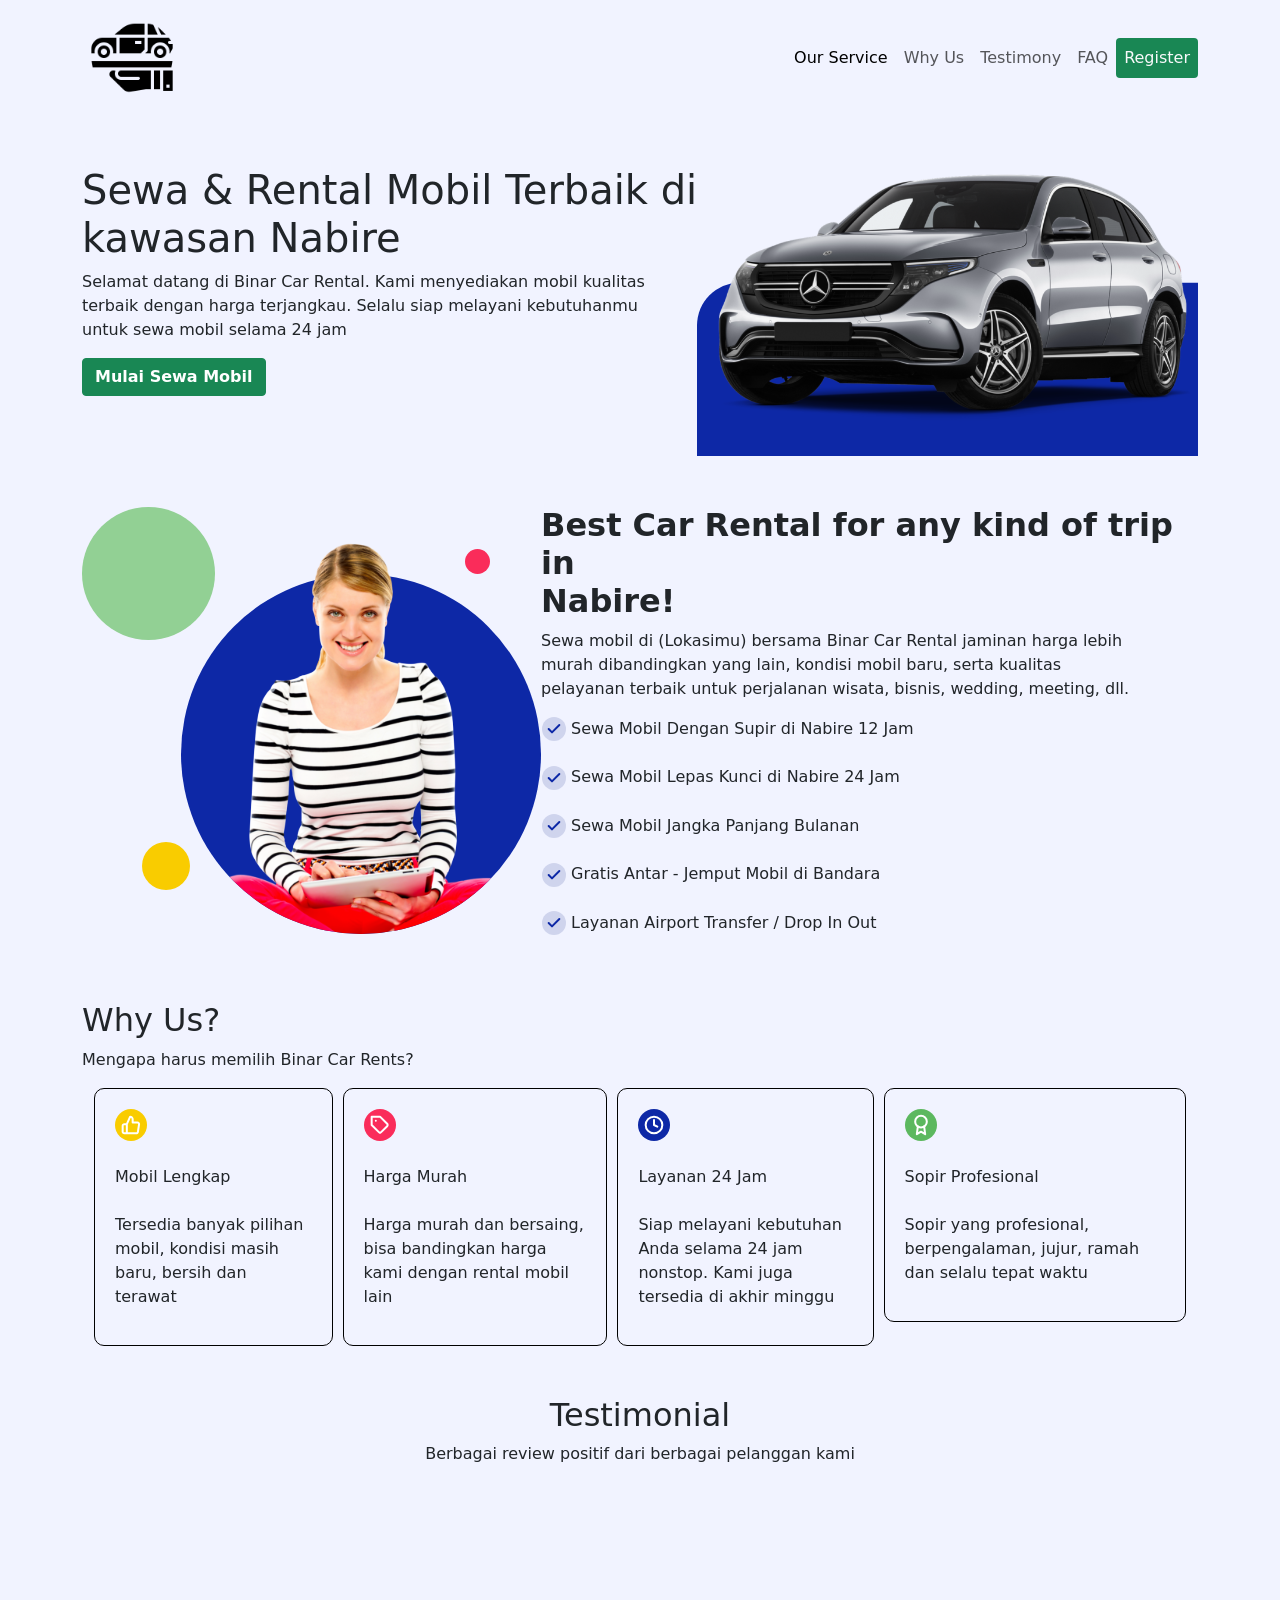
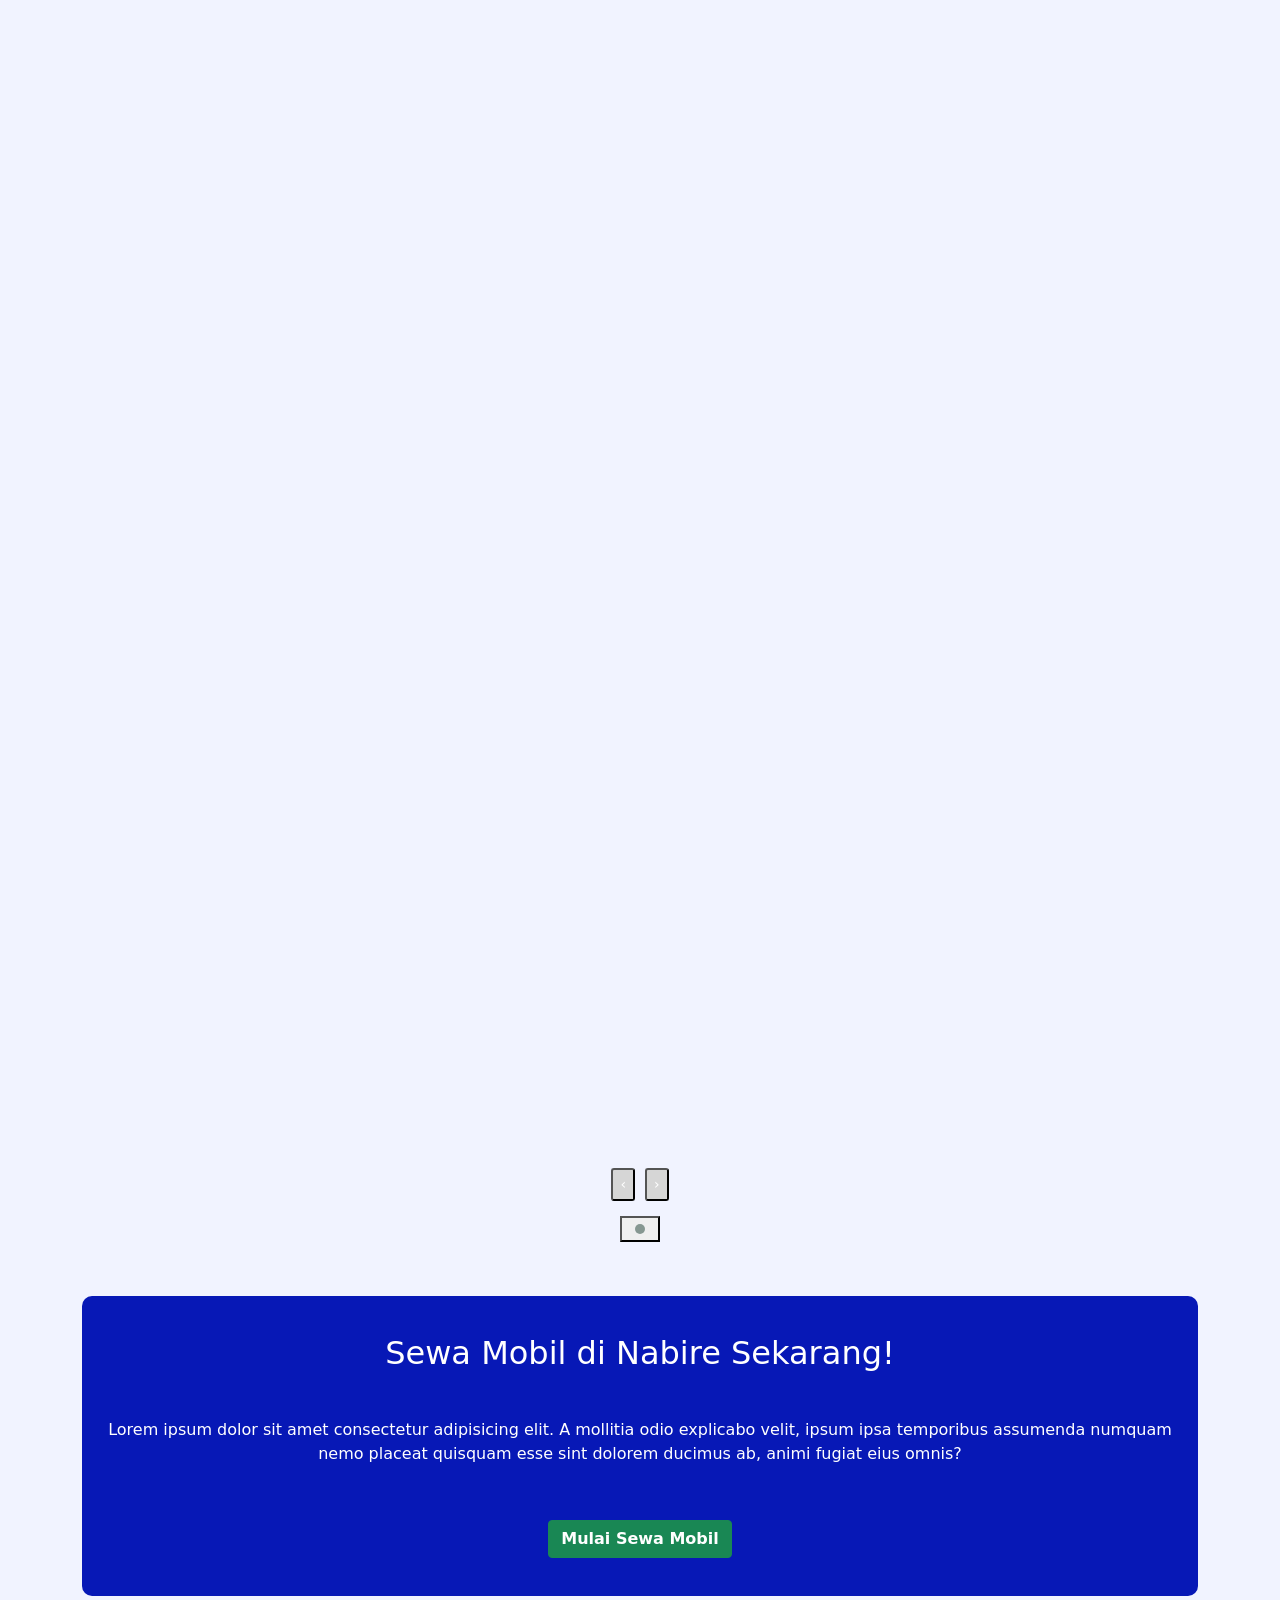
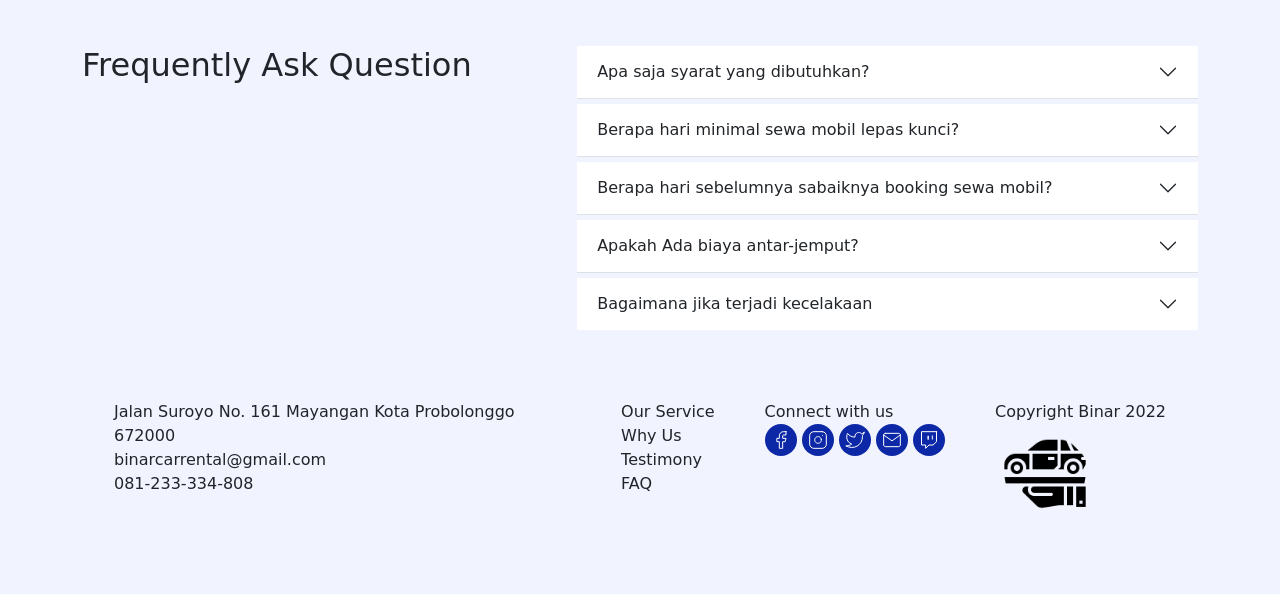
==== challenge01.html @ 823351cc "first commit ;" ====
<!DOCTYPE html>
<html lang="en">
  <head>
    <meta charset="UTF-8" />
    <meta name="viewport" content="width=device-width, initial-scale=1.0" />
    <title>Home | Binar Car Rental</title>
    <link rel="stylesheet" href="assets/css/bootstrap.min.css" />
    <link rel="stylesheet" href="assets/icon/bootstrap-icons.css" />
    <link rel="stylesheet" href="assets/css/owl.carousel.min.css" />
    <link rel="stylesheet" href="assets/css/owl.theme.default.min.css" />
    <link rel="stylesheet" href="assets/css/challenge01.css" />
    <script src="assets/js/bootstrap.bundle.min.js"></script>
    <script src="assets/js/jquery-3.6.3.min.js"></script>
    <script src="assets/js/owl.carousel.js"></script>
  </head>
  <body>
    <nav class="navbar navbar-expand-lg">
      <div class="container">
        <img src="assets/icon/car-rent.png" width="100px" />
        <button
          class="navbar-toggler"
          type="button"
          data-bs-toggle="offcanvas"
          data-bs-target="#offcanvasRight"
          aria-controls="navbarNav"
          aria-expanded="false"
          aria-label="Toggle navigation"
        >
          <span class="navbar-toggler-icon"></span>
        </button>
        <div
          class="offcanvas offcanvas-end"
          tabindex="-1"
          id="offcanvasRight"
          aria-labelledby="offcanvasRightLabel"
        >
          <div class="offcanvas-header">
            <h5 class="offcanvas-title" id="offcanvasRightLabel">BCR</h5>
            <button
              type="button"
              class="btn-close"
              data-bs-dismiss="offcanvas"
              aria-label="Close"
            ></button>
          </div>
          <div class="offcanvas-body">
            <ul class="navbar-nav">
              <li class="nav-item">
                <a class="nav-link active" aria-current="page" href="#os"
                  >Our Service</a
                >
              </li>
              <li class="nav-item">
                <a class="nav-link" href="#wu">Why Us</a>
              </li>
              <li class="nav-item">
                <a class="nav-link" href="#tes">Testimony</a>
              </li>
              <li class="nav-item">
                <a class="nav-link" href="#faq">FAQ</a>
              </li>
              <li class="nav-item">
                <a class="nav-link text-light rounded-1 bg-success" href="#"
                  >Register</a
                >
              </li>
            </ul>
          </div>
        </div>
      </div>
    </nav>
    <div class="container">
      <div class="ms1">
        <div>
          <h1>
            Sewa & Rental Mobil Terbaik di <br />
            kawasan Nabire
          </h1>
          <p>
            Selamat datang di Binar Car Rental. Kami menyediakan mobil kualitas
            <br />
            terbaik dengan harga terjangkau. Selalu siap melayani kebutuhanmu
            <br />
            untuk sewa mobil selama 24 jam
          </p>
          <button class="btn rounded-1 fw-bold btn-success" type="button">
            Mulai Sewa Mobil
          </button>
        </div>
        <div class="ms2">
          <div class="">
            <img
              src="assets/icon/img_car.svg"
              class="img-fluid"
              alt="Responsive image"
            />
          </div>
        </div>
      </div>
    </div>
    <div class="container">
      <div id="os" class="os">
        <div class="os1">
          <img
            src="assets/icon/img_service.svg"
            class="img-fluid"
            alt="Responsive image"
          />
        </div>
        <div class="os2">
          <h2 class="fw-bold" id="p2">
            Best Car Rental for any kind of trip in <br />Nabire!
          </h2>
          <div class="fw-light" id="p3">
            <p>
              Sewa mobil di (Lokasimu) bersama Binar Car Rental jaminan harga
              lebih <br />
              murah dibandingkan yang lain, kondisi mobil baru, serta kualitas
              <br />
              pelayanan terbaik untuk perjalanan wisata, bisnis, wedding,
              meeting, dll.
            </p>
            <ul class="ul">
              <li class="list-unstyled">
                <img src="assets/icon/check-blue.svg" alt="complete" />
                Sewa Mobil Dengan Supir di Nabire 12 Jam
              </li>
              <br />
              <li class="list-unstyled">
                <img src="assets/icon/check-blue.svg" alt="complete" />
                Sewa Mobil Lepas Kunci di Nabire 24 Jam
              </li>
              <br />
              <li class="list-unstyled">
                <img src="assets/icon/check-blue.svg" alt="complete" />
                Sewa Mobil Jangka Panjang Bulanan
              </li>
              <br />
              <li class="list-unstyled">
                <img src="assets/icon/check-blue.svg" alt="complete" />
                Gratis Antar - Jemput Mobil di Bandara
              </li>
              <br />
              <li class="list-unstyled">
                <img src="assets/icon/check-blue.svg" alt="complete" />
                Layanan Airport Transfer / Drop In Out
              </li>
            </ul>
          </div>
        </div>
      </div>

      <div id="wu" class="wu">
        <div class="w1">
          <h2>Why Us?</h2>
          <p>Mengapa harus memilih Binar Car Rents?</p>
        </div>
        <div class="w2 container">
          <div class="w21">
            <img src="assets/icon/icon-complete.svg" alt="complete" />
            <div><br />Mobil Lengkap</div>
            <p class="fw-light">
              <br />Tersedia banyak pilihan mobil, kondisi masih baru, bersih
              dan terawat
            </p>
          </div>
          <div class="w22">
            <img src="assets/icon/icon_price.svg" alt="price" />
            <br />
            <div><br />Harga Murah</div>
            <p class="fw-light">
              <br />Harga murah dan bersaing, bisa bandingkan harga kami dengan
              rental mobil lain
            </p>
          </div>
          <div class="w23">
            <img src="assets/icon/icon_24hrs.svg" alt="hour" />
            <div><br />Layanan 24 Jam</div>
            <p class="fw-light">
              <br />Siap melayani kebutuhan Anda selama 24 jam nonstop. Kami
              juga tersedia di akhir minggu
            </p>
          </div>
          <div class="w24">
            <img src="assets/icon/icon_professional.svg" alt="profesional" />
            <div><br />Sopir Profesional</div>
            <p class="fw-light">
              <br />Sopir yang profesional, berpengalaman, jujur, ramah dan
              selalu tepat waktu
            </p>
          </div>
        </div>
      </div>

      <div id="tes" class="tes">
        <div class="t1" style="text-align: center">
          <h2>Testimonial</h2>
          <p>Berbagai review positif dari berbagai pelanggan kami</p>
        </div>
        <div class="t2">
          <div class="owl-carousel owl-theme">
            <div class="item s">
              <div class="s1">
                <img src="assets/icon/pic2.svg" />
              </div>
              <div class="s2">
                <div class="image">
                  <img src="assets/icon/star-figma.svg" />
                  <img src="assets/icon/star-figma.svg" />
                  <img src="assets/icon/star-figma.svg" />
                  <img src="assets/icon/star-figma.svg" />
                  <img src="assets/icon/star-figma.svg" />
                </div>
                <p>
                  Lorem ipsum dolor sit amet consectetur adipisicing elit. Esse
                  nisi sunt ex est animi neque consequatur quod magnam magni
                  iure veritatis dolores dignissimos nulla, nemo nam placeat,
                  vel fugit amet?
                </p>
                <div class="fw-bold">Victor Sirait 21, 2023</div>
              </div>
            </div>
            <div class="item s">
              <div class="s1">
                <img src="assets/icon/pic1.svg" />
              </div>
              <div class="s2">
                <div class="image">
                  <img src="assets/icon/star-figma.svg" />
                  <img src="assets/icon/star-figma.svg" />
                  <img src="assets/icon/star-figma.svg" />
                  <img src="assets/icon/star-figma.svg" />
                  <img src="assets/icon/star-figma.svg" />
                </div>
                <p>
                  Lorem ipsum dolor sit amet consectetur adipisicing elit. Esse
                  nisi sunt ex est animi neque consequatur quod magnam magni
                  iure veritatis dolores dignissimos nulla, nemo nam placeat,
                  vel fugit amet?
                </p>
                <div class="fw-bold">Arie Sirait 21, 2023</div>
              </div>
            </div>
            <div class="item s">
              <div class="s1">
                <img src="assets/icon/pic2.svg" />
              </div>
              <div class="s2">
                <div class="image">
                  <img src="assets/icon/star-figma.svg" />
                  <img src="assets/icon/star-figma.svg" />
                  <img src="assets/icon/star-figma.svg" />
                  <img src="assets/icon/star-figma.svg" />
                  <img src="assets/icon/star-figma.svg" />
                </div>
                <p>
                  Lorem ipsum dolor sit amet consectetur adipisicing elit. Esse
                  nisi sunt ex est animi neque consequatur quod magnam magni
                  iure veritatis dolores dignissimos nulla, nemo nam placeat,
                  vel fugit amet?
                </p>
                <div class="fw-bold">Lambadya Sirait 21, 2023</div>
              </div>
            </div>
          </div>
        </div>
      </div>
      <div id="gs" class="item gs container">
        <h2>Sewa Mobil di Nabire Sekarang!</h2>
        <p class="pGS">
          Lorem ipsum dolor sit amet consectetur adipisicing elit. A mollitia
          odio explicabo velit, ipsum ipsa temporibus assumenda numquam nemo
          placeat quisquam esse sint dolorem ducimus ab, animi fugiat eius
          omnis?
        </p>
        <button class="btn rounded-1 fw-bold btn-success" type="button">
          Mulai Sewa Mobil
        </button>
      </div>
      <div id="faq" class="item faq">
        <div class="f1">
          <h2>Frequently Ask Question</h2>
        </div>
        <div class="f2">
          <div class="accordion accordion-flush" id="accordionFlushExample">
            <div class="accordion-item">
              <h2 class="accordion-header" id="flush-headingOne">
                <button
                  class="accordion-button collapsed"
                  type="button"
                  data-bs-toggle="collapse"
                  data-bs-target="#flush-collapseOne"
                  aria-expanded="false"
                  aria-controls="flush-collapseOne"
                >
                  Apa saja syarat yang dibutuhkan?
                </button>
              </h2>
              <div
                id="flush-collapseOne"
                class="accordion-collapse collapse"
                aria-labelledby="flush-headingOne"
                data-bs-parent="#accordionFlushExample"
              >
                <div class="accordion-body">
                  Lorem ipsum, dolor sit amet consectetur adipisicing elit.
                  Voluptatem, vitae.
                </div>
              </div>
            </div>
            <div class="accordion-item">
              <h2 class="accordion-header" id="flush-headingTwo">
                <button
                  class="accordion-button collapsed"
                  type="button"
                  data-bs-toggle="collapse"
                  data-bs-target="#flush-collapseTwo"
                  aria-expanded="false"
                  aria-controls="flush-collapseTwo"
                >
                  Berapa hari minimal sewa mobil lepas kunci?
                </button>
              </h2>
              <div
                id="flush-collapseTwo"
                class="accordion-collapse collapse"
                aria-labelledby="flush-headingTwo"
                data-bs-parent="#accordionFlushExample"
              >
                <div class="accordion-body">
                  Lorem ipsum, dolor sit amet consectetur adipisicing elit.
                  Voluptatem, vitae.
                </div>
              </div>
            </div>
            <div class="accordion-item">
              <h2 class="accordion-header" id="flush-headingThree">
                <button
                  class="accordion-button collapsed"
                  type="button"
                  data-bs-toggle="collapse"
                  data-bs-target="#flush-collapseThree"
                  aria-expanded="false"
                  aria-controls="flush-collapseThree"
                >
                  Berapa hari sebelumnya sabaiknya booking sewa mobil?
                </button>
              </h2>
              <div
                id="flush-collapseThree"
                class="accordion-collapse collapse"
                aria-labelledby="flush-headingThree"
                data-bs-parent="#accordionFlushExample"
              >
                <div class="accordion-body">
                  Lorem ipsum, dolor sit amet consectetur adipisicing elit.
                  Voluptatem, vitae.
                </div>
              </div>
            </div>
            <div class="accordion-item">
              <h2 class="accordion-header" id="flush-headingThree">
                <button
                  class="accordion-button collapsed"
                  type="button"
                  data-bs-toggle="collapse"
                  data-bs-target="#flush-collapseFour"
                  aria-expanded="false"
                  aria-controls="flush-collapseFour"
                >
                  Apakah Ada biaya antar-jemput?
                </button>
              </h2>
              <div
                id="flush-collapseFour"
                class="accordion-collapse collapse"
                aria-labelledby="flush-headingThree"
                data-bs-parent="#accordionFlushExample"
              >
                <div class="accordion-body">
                  Lorem ipsum, dolor sit amet consectetur adipisicing elit.
                  Voluptatem, vitae.
                </div>
              </div>
            </div>
            <div class="accordion-item">
              <h2 class="accordion-header" id="flush-headingThree">
                <button
                  class="accordion-button collapsed"
                  type="button"
                  data-bs-toggle="collapse"
                  data-bs-target="#flush-collapseFive"
                  aria-expanded="false"
                  aria-controls="flush-collapseFive"
                >
                  Bagaimana jika terjadi kecelakaan
                </button>
              </h2>
              <div
                id="flush-collapseFive"
                class="accordion-collapse collapse"
                aria-labelledby="flush-headingThree"
                data-bs-parent="#accordionFlushExample"
              >
                <div class="accordion-body">
                  Lorem ipsum, dolor sit amet consectetur adipisicing elit.
                  Voluptatem, vitae.
                </div>
              </div>
            </div>
          </div>
        </div>
      </div>
      <div class="foot container">
        <div class="ft">
          <div class="ft1">
            <div>Jalan Suroyo No. 161 Mayangan Kota Probolonggo 672000</div>
            <div>binarcarrental@gmail.com</div>
            <div>081-233-334-808</div>
          </div>
          <div class="i ft2">
            <a class="nav-link active" aria-current="page" href="#os"
              >Our Service</a
            >
            <a class="nav-link active" aria-current="page" href="#wu">Why Us</a>
            <a class="nav-link active" aria-current="page" href="#tes"
              >Testimony
            </a>
            <a class="nav-link active" aria-current="page" href="#faq">FAQ</a>
          </div>
          <div class="ft3">
            <div>Connect with us</div>
            <div>
              <img src="assets/icon/icon_facebook.svg" alt="profesional" />
              <img src="assets/icon/icon_instagram.svg" alt="profesional" />
              <img src="assets/icon/icon_twitter.svg" alt="profesional" />
              <img src="assets/icon/icon_mail.svg" alt="profesional" />
              <img src="assets/icon/icon_twitch.svg" alt="profesional" />
            </div>
          </div>
          <div class="ft4">
            <div>Copyright Binar 2022</div>
            <img src="assets/icon/car-rent.png" width="100px" />
          </div>
        </div>
      </div>
    </div>

    <script>
      $(".owl-carousel").owlCarousel({
        loop: true,
        margin: 10,
        nav: true,
        responsive: {
          0: {
            items: 1,
          },
          568: {
            items: 1,
          },
          990: {
            items: 3,
          },
        },
      });
    </script>
  </body>
</html>
---- assets/css/challenge01.css ----
html,
body {
  margin: 0;
  padding: 0;
  background-color: #F1F3FF;
}

@media (min-width: 992px) {
  .navbar-expand-lg .offcanvas .offcanvas-body {
    display: flex;
    flex-grow: 0;
    padding: 0;
    overflow-y: visible;
    justify-content: flex-end;
  }
}
.navbar > .container {
  display: flex;
  align-items: center;
}
.ms1 {
  margin: 50px auto;
  display: grid;
  grid-template-columns: repeat(auto-fit, 1fr);
  grid-template-areas:
    "ms1"
    "ms2";
}

.ms2 {
  display: flex;
  align-items: end;
  justify-content: right;
}

@media screen and (min-width: 1200px) {
  .ms1 {
    display: grid;
    grid-template-areas: "ms1 ms2";
  }
}

.design {
  display: flex;
  background-color: blue;
  border-top-left-radius: 75px;
  height: 205px;
  width: 530px;
}
.os {
  grid-template-areas:
    "os1"
    "os2";
  margin: 50px auto;
  display: grid;
  grid-template-columns: repeat(auto-fit, 1fr);
  justify-content: center;
}
@media screen and (min-width: 1200px) {
  .os {
    justify-content: space-around;
    display: grid;
    grid-template-areas: "os1 os2";
  }
}
ul > .list-unstyled {
  margin-left: -31px;
}

.wu {
  grid-template-areas:
    "w1"
    "w2";
  margin: 50px auto;
  display: grid;
  grid-template-columns: repeat(auto-fit, 1fr);
  justify-content: left;
}
.w2 {
  grid-template-columns: repeat(auto-fit, 1fr);
  grid-template-areas:
    "w21"
    "w22"
    "w23"
    "w24";

  margin:auto;
  display: grid;
  justify-content: left;
  align-items: start;
  column-gap: 10px;
  row-gap: 10px;
}
.w21,
.w22,
.w23,
.w24 {
  border-radius: 10px;
  padding: 20px;
  border: 1px solid black;
  gap: 5em;
  /* flex-direction: wrap;
        justify-content: space-around;
        width: 100%; */
}
@media screen and (min-width: 768px) {
  .w2 {
    display: grid;
    /* grid-template-columns: 1fr 1fr 1fr 1fr; */
    grid-template-areas:
      "w21 w22"
      "w23 w24";
  }
  .w1 {
    display: grid;
    text-align: center;
  }
}
@media screen and (min-width: 1200px) {
  .w2 {
    display: grid;
    grid-template-areas: "w21 w22 w23 w24";
  }
  .w1 {
    display: grid;
    text-align: left;
  }
  .gs {
    text-align: center;
  }
}
.tes {
  margin: 50px auto;
}
.s {
  display: grid;
  grid-template-areas: "s1" "s2";
  border-radius: 10px;
  background-color: #e5ebec;
  padding: 20px;
  gap: 20px;
}
.s2 {
  display: grid;
  grid-template-columns: repeat(auto-fit, 1fr);
  justify-content: center;
  
}
.s2 p {
  text-align: justify;
  
}
.s1 {
  display: grid;
  justify-content: center;
  align-items: center;
  
}
@media screen and (min-width: 1200px) {
  .s {
    display: grid;
    grid-template-areas: "s1 s2";
  }
  .image {
    justify-content: left;
    display: flex;
  }
}
.image {
  width: 50px;
  display: flex;
  /*align-items: start;
        justify-content: left; */
}
.gs {
  text-align: center;
  align-content: space-evenly;
  justify-items: center;
  /* padding: 0 300px; */
  background-color: #0718b6;
  color: white;
  height: 300px;
  border-radius: 10px;
  display: grid;
}
.faq {
  display: grid;
  grid-template-areas:
    "f1"
    "f2";
  /* column-gap: px; */

  margin: 50px auto;
}
.f1 {
  display: grid;
}
.f2 {
  display: grid;
}
@media screen and (min-width: 768px) {
  .faq {
    display: grid;
    grid-template-areas: "f1 f2";
  }
}
.ft {
  grid-template-columns: repeat(auto-fit, 1fr);
  grid-template-areas:
    "ft1"
    "ft2"
    "ft3"
    "ft4";
  margin: 50px auto;
  display: grid;
  align-items: start;
  column-gap: 10px;
  row-gap: 10px;
}
.ft1,
.ft2,
.ft3,
.ft4 {
  border-radius: 10px;
  padding: 20px;
  gap: 5em;
  align-content: space-evenly;
}
@media screen and (min-width: 768px) {
  .ft {
    display: grid;
    grid-template-areas: "ft1 ft2 ft3 ft4";
  }
}
.accordion{
  gap: 5px;
  display: grid;
}
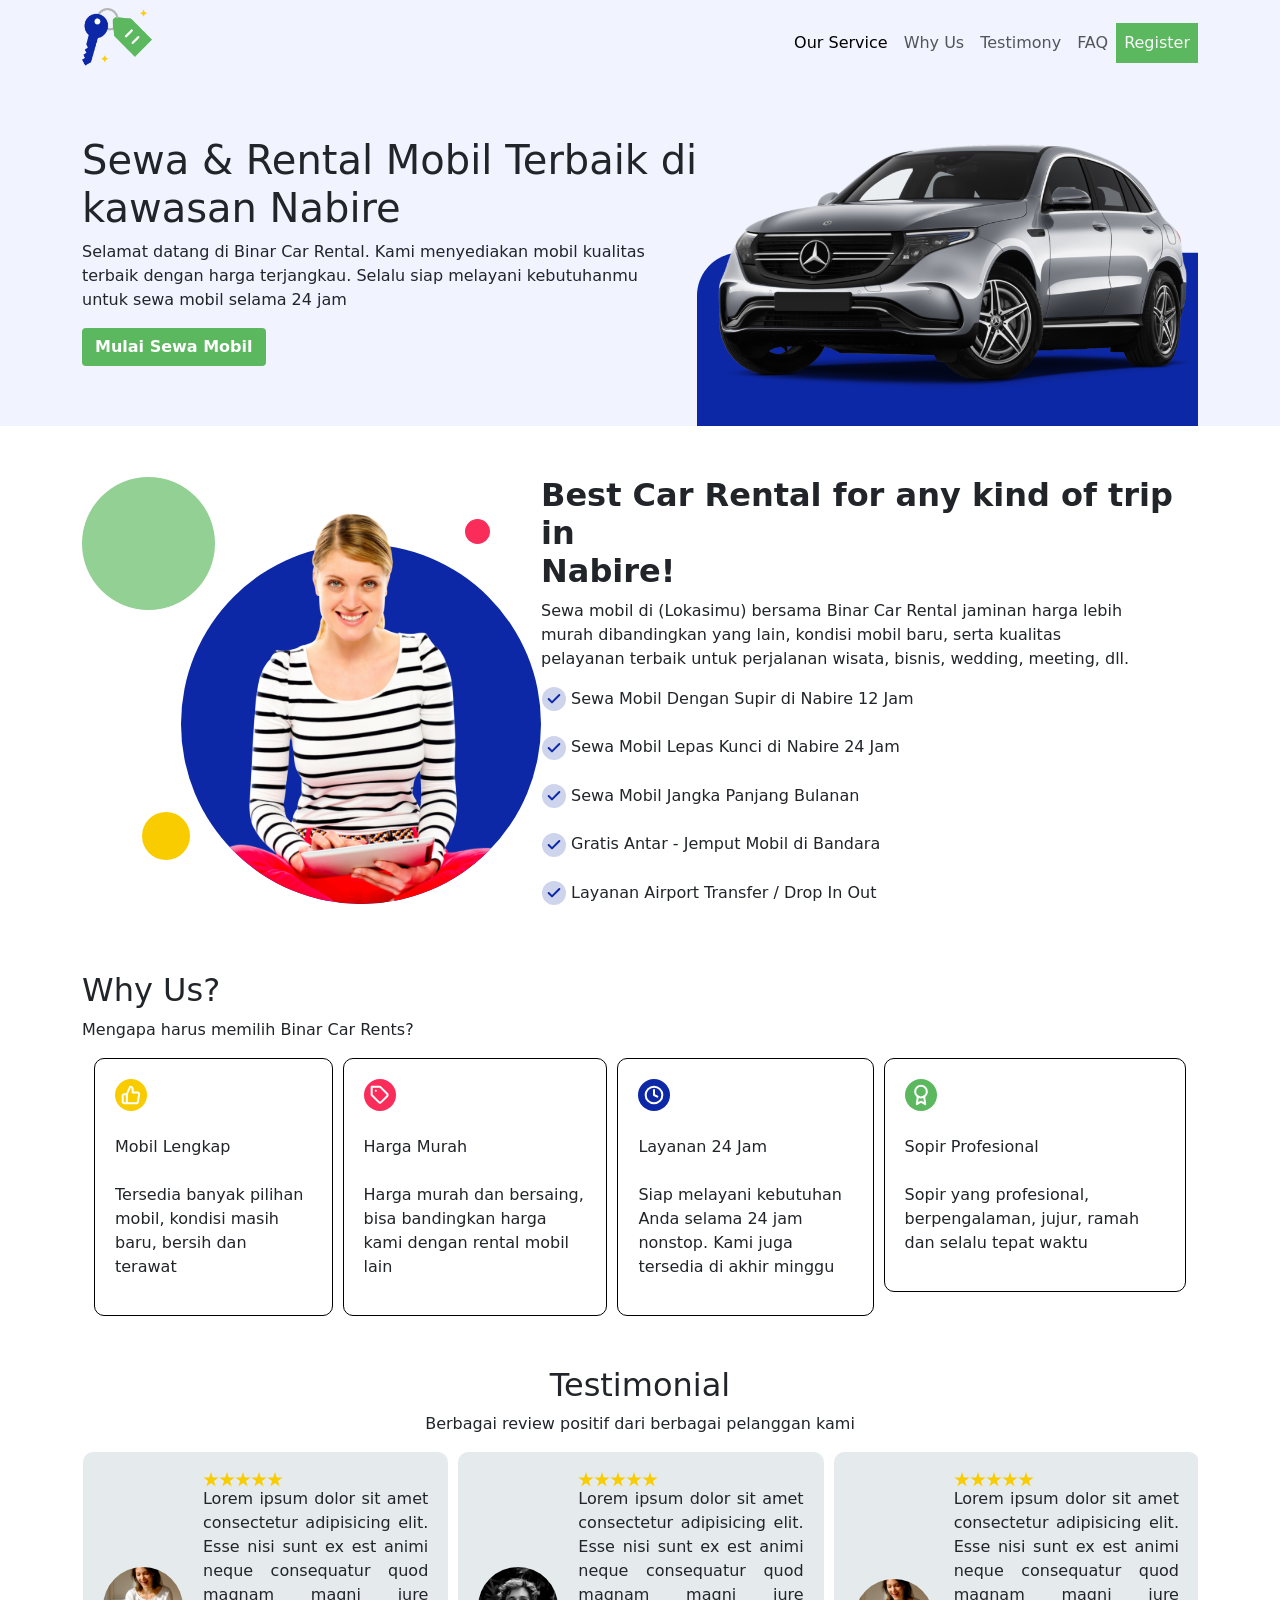
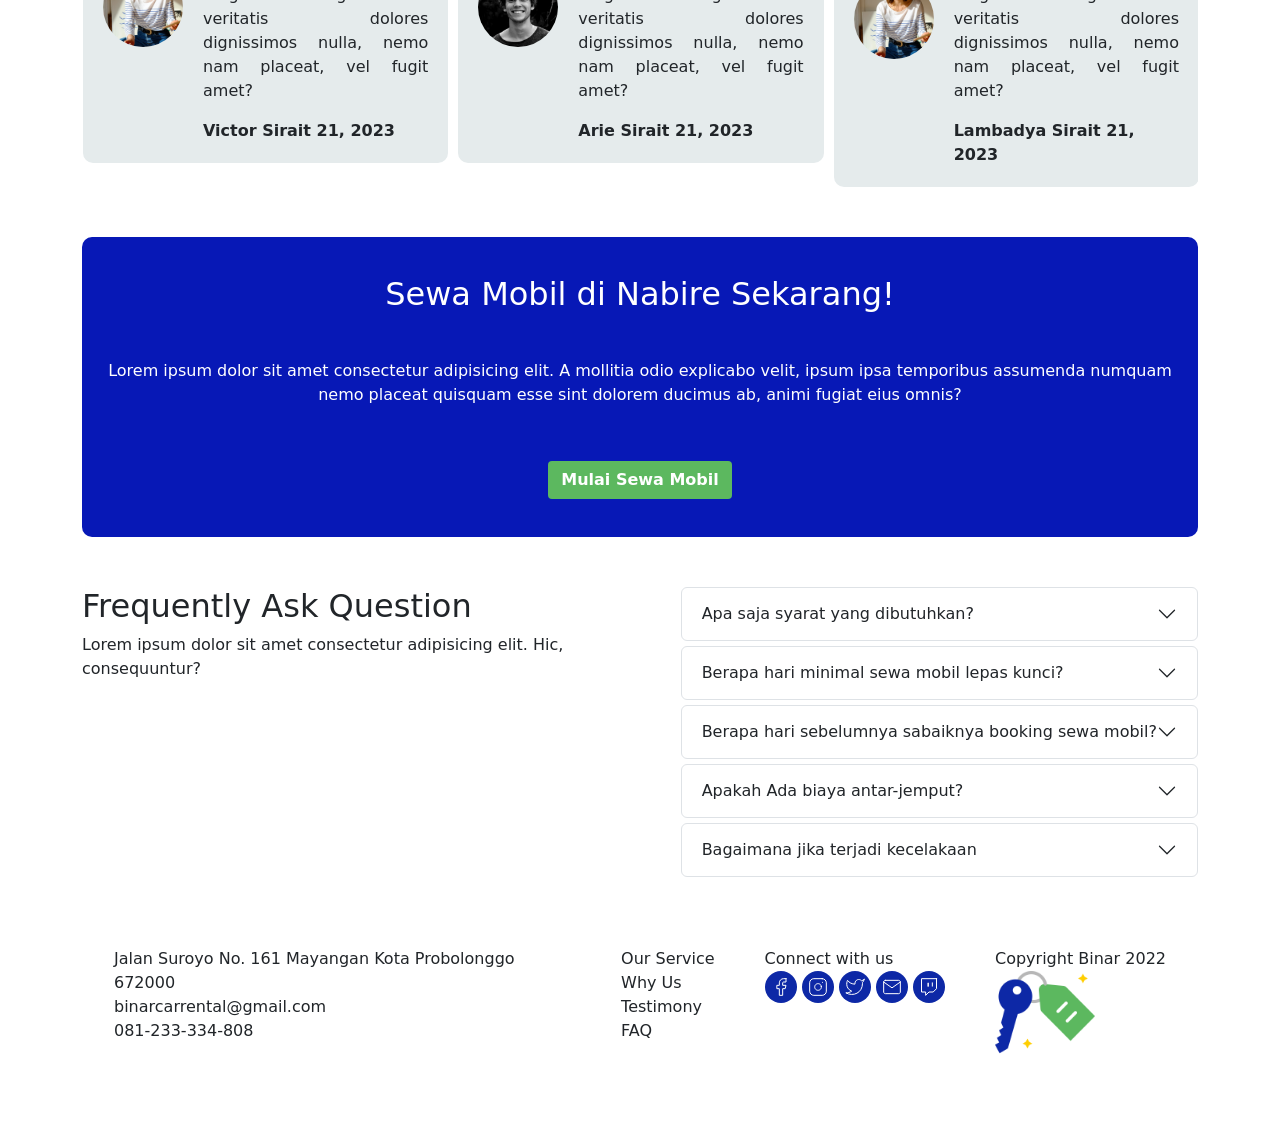
==== commit cccd389e: "Main" ====
--- a/challenge01.html
+++ b/challenge01.html
@@ -5,7 +5,6 @@
     <meta name="viewport" content="width=device-width, initial-scale=1.0" />
     <title>Home | Binar Car Rental</title>
     <link rel="stylesheet" href="assets/css/bootstrap.min.css" />
-    <link rel="stylesheet" href="assets/icon/bootstrap-icons.css" />
     <link rel="stylesheet" href="assets/css/owl.carousel.min.css" />
     <link rel="stylesheet" href="assets/css/owl.theme.default.min.css" />
     <link rel="stylesheet" href="assets/css/challenge01.css" />
@@ -14,87 +13,86 @@
     <script src="assets/js/owl.carousel.js"></script>
   </head>
   <body>
-    <nav class="navbar navbar-expand-lg">
-      <div class="container">
-        <img src="assets/icon/car-rent.png" width="100px" />
-        <button
-          class="navbar-toggler"
-          type="button"
-          data-bs-toggle="offcanvas"
-          data-bs-target="#offcanvasRight"
-          aria-controls="navbarNav"
-          aria-expanded="false"
-          aria-label="Toggle navigation"
-        >
-          <span class="navbar-toggler-icon"></span>
-        </button>
-        <div
-          class="offcanvas offcanvas-end"
-          tabindex="-1"
-          id="offcanvasRight"
-          aria-labelledby="offcanvasRightLabel"
-        >
-          <div class="offcanvas-header">
-            <h5 class="offcanvas-title" id="offcanvasRightLabel">BCR</h5>
-            <button
-              type="button"
-              class="btn-close"
-              data-bs-dismiss="offcanvas"
-              aria-label="Close"
-            ></button>
-          </div>
-          <div class="offcanvas-body">
-            <ul class="navbar-nav">
-              <li class="nav-item">
-                <a class="nav-link active" aria-current="page" href="#os"
-                  >Our Service</a
-                >
-              </li>
-              <li class="nav-item">
-                <a class="nav-link" href="#wu">Why Us</a>
-              </li>
-              <li class="nav-item">
-                <a class="nav-link" href="#tes">Testimony</a>
-              </li>
-              <li class="nav-item">
-                <a class="nav-link" href="#faq">FAQ</a>
-              </li>
-              <li class="nav-item">
-                <a class="nav-link text-light rounded-1 bg-success" href="#"
-                  >Register</a
-                >
-              </li>
-            </ul>
-          </div>
-        </div>
-      </div>
-    </nav>
-    <div class="container">
-      <div class="ms1">
-        <div>
-          <h1>
-            Sewa & Rental Mobil Terbaik di <br />
-            kawasan Nabire
-          </h1>
-          <p>
-            Selamat datang di Binar Car Rental. Kami menyediakan mobil kualitas
-            <br />
-            terbaik dengan harga terjangkau. Selalu siap melayani kebutuhanmu
-            <br />
-            untuk sewa mobil selama 24 jam
-          </p>
-          <button class="btn rounded-1 fw-bold btn-success" type="button">
-            Mulai Sewa Mobil
+    <div class="bg">
+      <nav class="navbar navbar-expand-lg">
+        <div class="container">
+          <img class="img-fluid" src="assets/icon/car-rent.png" width="70px" />
+          <button
+            class="navbar-toggler"
+            type="button"
+            data-bs-toggle="offcanvas"
+            data-bs-target="#offcanvasRight"
+            aria-controls="navbarNav"
+            aria-expanded="false"
+            aria-label="Toggle navigation"
+          >
+            <span class="navbar-toggler-icon"></span>
           </button>
+          <div
+            class="offcanvas offcanvas-end"
+            tabindex="-1"
+            id="offcanvasRight"
+            aria-labelledby="offcanvasRightLabel"
+          >
+            <div class="offcanvas-header">
+              <h5 class="offcanvas-title" id="offcanvasRightLabel">BCR</h5>
+              <button
+                type="button"
+                class="btn-close"
+                data-bs-dismiss="offcanvas"
+                aria-label="Close"
+              ></button>
+            </div>
+            <div class="offcanvas-body">
+              <ul class="navbar-nav">
+                <li class="nav-item">
+                  <a class="nav-link active" aria-current="page" href="#os"
+                    >Our Service</a
+                  >
+                </li>
+                <li class="nav-item">
+                  <a class="nav-link" href="#wu">Why Us</a>
+                </li>
+                <li class="nav-item">
+                  <a class="nav-link" href="#tes">Testimony</a>
+                </li>
+                <li class="nav-item">
+                  <a class="nav-link" href="#faq">FAQ</a>
+                </li>
+                <li class="nav-item reg">
+                  <a class="nav-link text-light rounded-1" href="#">Register</a>
+                </li>
+              </ul>
+            </div>
+          </div>
+        </div>
+      </nav>
+      <div class="Ms container">
+        <div class="ms1">
+          <div>
+            <h1>
+              Sewa & Rental Mobil Terbaik di <br />
+              kawasan Nabire
+            </h1>
+            <p>
+              Selamat datang di Binar Car Rental. Kami menyediakan mobil
+              kualitas
+              <br />
+              terbaik dengan harga terjangkau. Selalu siap melayani kebutuhanmu
+              <br />
+              untuk sewa mobil selama 24 jam
+            </p>
+            <button class="btn rounded-1 fw-bold" type="button">
+              Mulai Sewa Mobil
+            </button>
+          </div>
         </div>
         <div class="ms2">
-          <div class="">
-            <img
-              src="assets/icon/img_car.svg"
-              class="img-fluid"
-              alt="Responsive image"
-            />
-          </div>
+          <img
+            src="assets/icon/img_car.svg"
+            class="img-fluid"
+            alt="Responsive image"
+          />
         </div>
       </div>
     </div>
@@ -267,26 +265,32 @@
       </div>
       <div id="gs" class="item gs container">
         <h2>Sewa Mobil di Nabire Sekarang!</h2>
-        <p class="pGS">
+        <p>
           Lorem ipsum dolor sit amet consectetur adipisicing elit. A mollitia
           odio explicabo velit, ipsum ipsa temporibus assumenda numquam nemo
           placeat quisquam esse sint dolorem ducimus ab, animi fugiat eius
           omnis?
         </p>
-        <button class="btn rounded-1 fw-bold btn-success" type="button">
+        <button class="btn rounded-1 fw-bold" type="button">
           Mulai Sewa Mobil
         </button>
       </div>
       <div id="faq" class="item faq">
         <div class="f1">
-          <h2>Frequently Ask Question</h2>
+          <div>
+            <h2>Frequently Ask Question</h2>
+            <div>
+              Lorem ipsum dolor sit amet consectetur adipisicing elit. Hic,
+              consequuntur?
+            </div>
+          </div>
         </div>
         <div class="f2">
           <div class="accordion accordion-flush" id="accordionFlushExample">
-            <div class="accordion-item">
+            <div class="accordion-item border rounded-2">
               <h2 class="accordion-header" id="flush-headingOne">
                 <button
-                  class="accordion-button collapsed"
+                  class="accordion-button collapsed bg-transparent"
                   type="button"
                   data-bs-toggle="collapse"
                   data-bs-target="#flush-collapseOne"
@@ -308,10 +312,10 @@
                 </div>
               </div>
             </div>
-            <div class="accordion-item">
+            <div class="accordion-item border rounded-2">
               <h2 class="accordion-header" id="flush-headingTwo">
                 <button
-                  class="accordion-button collapsed"
+                  class="accordion-button collapsed bg-transparent"
                   type="button"
                   data-bs-toggle="collapse"
                   data-bs-target="#flush-collapseTwo"
@@ -333,10 +337,10 @@
                 </div>
               </div>
             </div>
-            <div class="accordion-item">
+            <div class="accordion-item border rounded-2">
               <h2 class="accordion-header" id="flush-headingThree">
                 <button
-                  class="accordion-button collapsed"
+                  class="accordion-button collapsed bg-transparent"
                   type="button"
                   data-bs-toggle="collapse"
                   data-bs-target="#flush-collapseThree"
@@ -358,10 +362,10 @@
                 </div>
               </div>
             </div>
-            <div class="accordion-item">
+            <div class="accordion-item border rounded-2">
               <h2 class="accordion-header" id="flush-headingThree">
                 <button
-                  class="accordion-button collapsed"
+                  class="accordion-button collapsed bg-transparent"
                   type="button"
                   data-bs-toggle="collapse"
                   data-bs-target="#flush-collapseFour"
@@ -383,10 +387,10 @@
                 </div>
               </div>
             </div>
-            <div class="accordion-item">
+            <div class="accordion-item border rounded-2">
               <h2 class="accordion-header" id="flush-headingThree">
                 <button
-                  class="accordion-button collapsed"
+                  class="accordion-button collapsed bg-transparent"
                   type="button"
                   data-bs-toggle="collapse"
                   data-bs-target="#flush-collapseFive"
@@ -430,7 +434,7 @@
           </div>
           <div class="ft3">
             <div>Connect with us</div>
-            <div>
+            <div class="justify-content-around">
               <img src="assets/icon/icon_facebook.svg" alt="profesional" />
               <img src="assets/icon/icon_instagram.svg" alt="profesional" />
               <img src="assets/icon/icon_twitter.svg" alt="profesional" />
@@ -440,12 +444,15 @@
           </div>
           <div class="ft4">
             <div>Copyright Binar 2022</div>
-            <img src="assets/icon/car-rent.png" width="100px" />
+            <img
+              class="img-fluid"
+              src="assets/icon/car-rent.png"
+              width="100px"
+            />
           </div>
         </div>
       </div>
     </div>
-
     <script>
       $(".owl-carousel").owlCarousel({
         loop: true,
--- a/assets/css/challenge01.css
+++ b/assets/css/challenge01.css
@@ -2,7 +2,9 @@
 body {
   margin: 0;
   padding: 0;
-  background-color: #F1F3FF;
+}
+.bg {
+  background-color: #f1f3ff;
 }
 
 @media (min-width: 992px) {
@@ -18,7 +20,7 @@
   display: flex;
   align-items: center;
 }
-.ms1 {
+.Ms {
   margin: 50px auto;
   display: grid;
   grid-template-columns: repeat(auto-fit, 1fr);
@@ -26,20 +28,19 @@
     "ms1"
     "ms2";
 }
+.reg {
+  background-color: #5cb85f;
+}
+.ms1 button {
+  background-color: #5cb85f;
+  color: white;
+}
 
 .ms2 {
   display: flex;
   align-items: end;
   justify-content: right;
 }
-
-@media screen and (min-width: 1200px) {
-  .ms1 {
-    display: grid;
-    grid-template-areas: "ms1 ms2";
-  }
-}
-
 .design {
   display: flex;
   background-color: blue;
@@ -56,13 +57,6 @@
   grid-template-columns: repeat(auto-fit, 1fr);
   justify-content: center;
 }
-@media screen and (min-width: 1200px) {
-  .os {
-    justify-content: space-around;
-    display: grid;
-    grid-template-areas: "os1 os2";
-  }
-}
 ul > .list-unstyled {
   margin-left: -31px;
 }
@@ -84,7 +78,7 @@
     "w23"
     "w24";
 
-  margin:auto;
+  margin: auto;
   display: grid;
   justify-content: left;
   align-items: start;
@@ -99,36 +93,11 @@
   padding: 20px;
   border: 1px solid black;
   gap: 5em;
-  /* flex-direction: wrap;
-        justify-content: space-around;
-        width: 100%; */
-}
-@media screen and (min-width: 768px) {
-  .w2 {
-    display: grid;
-    /* grid-template-columns: 1fr 1fr 1fr 1fr; */
-    grid-template-areas:
-      "w21 w22"
-      "w23 w24";
-  }
-  .w1 {
-    display: grid;
-    text-align: center;
-  }
-}
-@media screen and (min-width: 1200px) {
-  .w2 {
-    display: grid;
-    grid-template-areas: "w21 w22 w23 w24";
-  }
-  .w1 {
-    display: grid;
-    text-align: left;
-  }
-  .gs {
-    text-align: center;
-  }
-}
+}
+.w1 {
+  text-align: center;
+}
+
 .tes {
   margin: 50px auto;
 }
@@ -139,56 +108,44 @@
   background-color: #e5ebec;
   padding: 20px;
   gap: 20px;
+  width: fit-content;
 }
 .s2 {
   display: grid;
   grid-template-columns: repeat(auto-fit, 1fr);
   justify-content: center;
-  
 }
 .s2 p {
   text-align: justify;
-  
 }
 .s1 {
   display: grid;
   justify-content: center;
   align-items: center;
-  
-}
-@media screen and (min-width: 1200px) {
-  .s {
-    display: grid;
-    grid-template-areas: "s1 s2";
-  }
-  .image {
-    justify-content: left;
-    display: flex;
-  }
 }
 .image {
   width: 50px;
   display: flex;
-  /*align-items: start;
-        justify-content: left; */
 }
 .gs {
   text-align: center;
   align-content: space-evenly;
   justify-items: center;
-  /* padding: 0 300px; */
   background-color: #0718b6;
   color: white;
   height: 300px;
   border-radius: 10px;
   display: grid;
 }
+.gs button {
+  background-color: #5cb85f;
+  color: white;
+}
 .faq {
   display: grid;
   grid-template-areas:
     "f1"
     "f2";
-  /* column-gap: px; */
 
   margin: 50px auto;
 }
@@ -197,12 +154,6 @@
 }
 .f2 {
   display: grid;
-}
-@media screen and (min-width: 768px) {
-  .faq {
-    display: grid;
-    grid-template-areas: "f1 f2";
-  }
 }
 .ft {
   grid-template-columns: repeat(auto-fit, 1fr);
@@ -226,14 +177,55 @@
   gap: 5em;
   align-content: space-evenly;
 }
+
+.accordion {
+  gap: 5px;
+  display: grid;
+}
+
 @media screen and (min-width: 768px) {
+  .w2 {
+    display: grid;
+    grid-template-areas:
+      "w21 w22"
+      "w23 w24";
+  }
+  .faq {
+    display: grid;
+    grid-template-areas: "f1 f2";
+  }
   .ft {
     display: grid;
     grid-template-areas: "ft1 ft2 ft3 ft4";
   }
 }
-.accordion{
-  gap: 5px;
-  display: grid;
-}
-
+@media screen and (min-width: 1200px) {
+  .Ms {
+    display: grid;
+    grid-template-areas: "ms1 ms2";
+  }
+  .os {
+    justify-content: space-around;
+    display: grid;
+    grid-template-areas: "os1 os2";
+  }
+  .w2 {
+    display: grid;
+    grid-template-areas: "w21 w22 w23 w24";
+  }
+  .w1 {
+    display: grid;
+    text-align: left;
+  }
+  .gs {
+    text-align: center;
+  }
+  .s {
+    display: grid;
+    grid-template-areas: "s1 s2";
+  }
+  .image {
+    justify-content: left;
+    display: flex;
+  }
+}
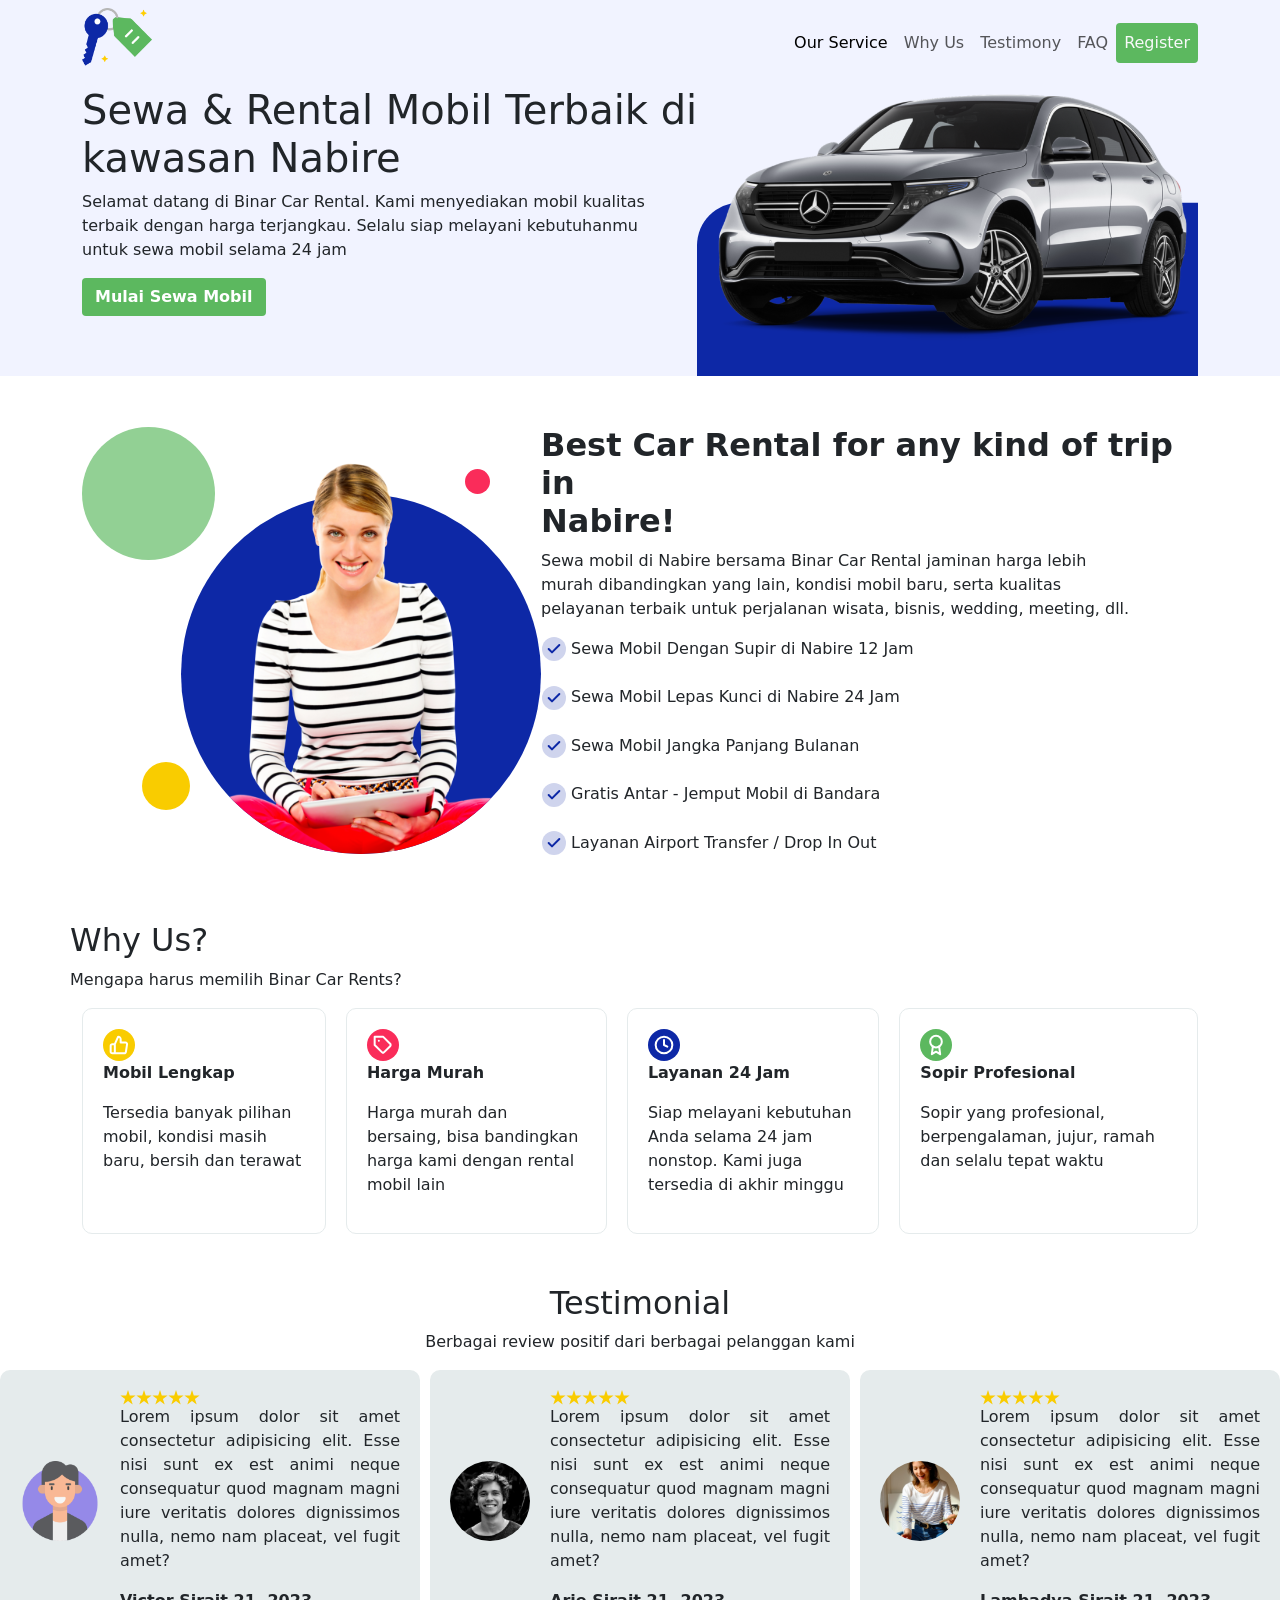
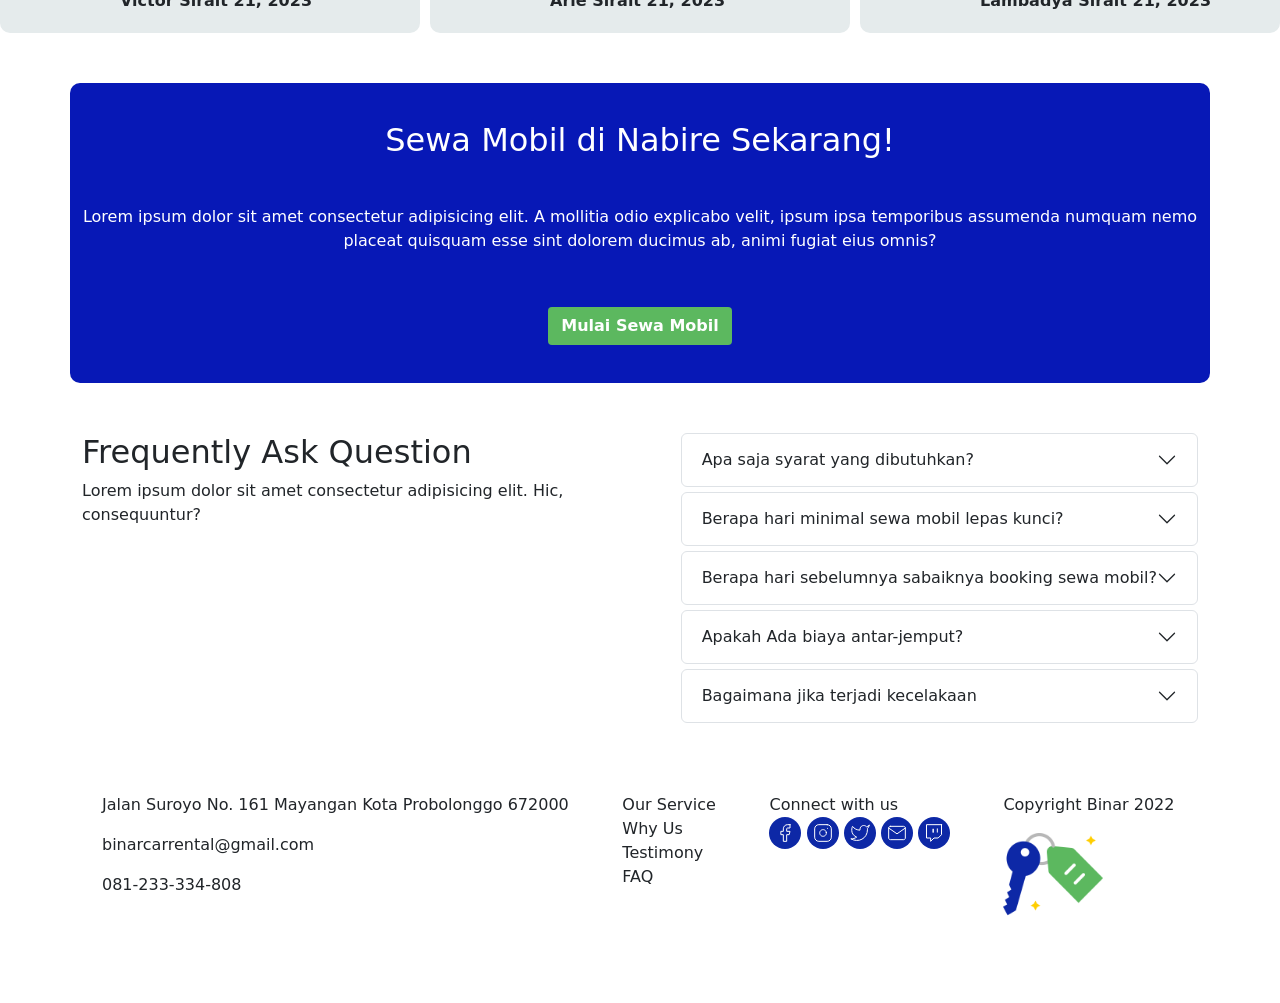
==== commit a4c636d4: "Main" ====
--- a/challenge01.html
+++ b/challenge01.html
@@ -13,7 +13,8 @@
     <script src="assets/js/owl.carousel.js"></script>
   </head>
   <body>
-    <div class="bg">
+    <!-- NAV + Main Section -->
+    <section class="bg">
       <nav class="navbar navbar-expand-lg">
         <div class="container">
           <img class="img-fluid" src="assets/icon/car-rent.png" width="70px" />
@@ -60,7 +61,7 @@
                   <a class="nav-link" href="#faq">FAQ</a>
                 </li>
                 <li class="nav-item reg">
-                  <a class="nav-link text-light rounded-1" href="#">Register</a>
+                  <a class="nav-link text-light" href="#">Register</a>
                 </li>
               </ul>
             </div>
@@ -76,8 +77,7 @@
             </h1>
             <p>
               Selamat datang di Binar Car Rental. Kami menyediakan mobil
-              kualitas
-              <br />
+              kualitas <br />
               terbaik dengan harga terjangkau. Selalu siap melayani kebutuhanmu
               <br />
               untuk sewa mobil selama 24 jam
@@ -95,364 +95,362 @@
           />
         </div>
       </div>
-    </div>
-    <div class="container">
-      <div id="os" class="os">
-        <div class="os1">
-          <img
-            src="assets/icon/img_service.svg"
-            class="img-fluid"
-            alt="Responsive image"
-          />
-        </div>
-        <div class="os2">
-          <h2 class="fw-bold" id="p2">
-            Best Car Rental for any kind of trip in <br />Nabire!
-          </h2>
-          <div class="fw-light" id="p3">
-            <p>
-              Sewa mobil di (Lokasimu) bersama Binar Car Rental jaminan harga
-              lebih <br />
-              murah dibandingkan yang lain, kondisi mobil baru, serta kualitas
-              <br />
-              pelayanan terbaik untuk perjalanan wisata, bisnis, wedding,
-              meeting, dll.
-            </p>
-            <ul class="ul">
-              <li class="list-unstyled">
-                <img src="assets/icon/check-blue.svg" alt="complete" />
-                Sewa Mobil Dengan Supir di Nabire 12 Jam
-              </li>
-              <br />
-              <li class="list-unstyled">
-                <img src="assets/icon/check-blue.svg" alt="complete" />
-                Sewa Mobil Lepas Kunci di Nabire 24 Jam
-              </li>
-              <br />
-              <li class="list-unstyled">
-                <img src="assets/icon/check-blue.svg" alt="complete" />
-                Sewa Mobil Jangka Panjang Bulanan
-              </li>
-              <br />
-              <li class="list-unstyled">
-                <img src="assets/icon/check-blue.svg" alt="complete" />
-                Gratis Antar - Jemput Mobil di Bandara
-              </li>
-              <br />
-              <li class="list-unstyled">
-                <img src="assets/icon/check-blue.svg" alt="complete" />
-                Layanan Airport Transfer / Drop In Out
-              </li>
-            </ul>
-          </div>
-        </div>
-      </div>
+    </section>
+    <!-- Our Service -->
+    <section id="os" class="os container">
+      <div class="os1">
+        <img
+          src="assets/icon/img_service.svg"
+          class="img-fluid"
+          alt="Responsive image"
+        />
+      </div>
+      <div class="os2">
+        <h2 class="fw-bold" id="p2">
+          Best Car Rental for any kind of trip in <br />Nabire!
+        </h2>
+        <div class="fw-light" id="p3">
+          <p>
+            Sewa mobil di Nabire bersama Binar Car Rental jaminan harga lebih
+            <br />
+            murah dibandingkan yang lain, kondisi mobil baru, serta kualitas
+            <br />
+            pelayanan terbaik untuk perjalanan wisata, bisnis, wedding, meeting,
+            dll.
+          </p>
+          <ul class="ul">
+            <li class="list-unstyled">
+              <img src="assets/icon/check-blue.svg" alt="complete" /> Sewa Mobil
+              Dengan Supir di Nabire 12 Jam
+            </li>
+            <br />
+            <li class="list-unstyled">
+              <img src="assets/icon/check-blue.svg" alt="complete" /> Sewa Mobil
+              Lepas Kunci di Nabire 24 Jam
+            </li>
+            <br />
+            <li class="list-unstyled">
+              <img src="assets/icon/check-blue.svg" alt="complete" /> Sewa Mobil
+              Jangka Panjang Bulanan
+            </li>
+            <br />
+            <li class="list-unstyled">
+              <img src="assets/icon/check-blue.svg" alt="complete" /> Gratis
+              Antar - Jemput Mobil di Bandara
+            </li>
+            <br />
+            <li class="list-unstyled">
+              <img src="assets/icon/check-blue.svg" alt="complete" /> Layanan
+              Airport Transfer / Drop In Out
+            </li>
+          </ul>
+        </div>
+      </div>
+    </section>
+    <!-- Why Us  -->
+    <section id="wu" class="wu">
+      <div class="w1">
+        <h2>Why Us?</h2>
+        <p>Mengapa harus memilih Binar Car Rents?</p>
+      </div>
+      <div class="w2 container">
+        <div class="w21">
+          <img class="img" src="assets/icon/icon-complete.svg" alt="complete" />
+          <p class="fw-bold">Mobil Lengkap</p>
+          <p class="fw-light">
+            Tersedia banyak pilihan mobil, kondisi masih baru, bersih dan
+            terawat
+          </p>
+        </div>
+        <div class="w22">
+          <img src="assets/icon/icon_price.svg" alt="price" />
 
-      <div id="wu" class="wu">
-        <div class="w1">
-          <h2>Why Us?</h2>
-          <p>Mengapa harus memilih Binar Car Rents?</p>
-        </div>
-        <div class="w2 container">
-          <div class="w21">
-            <img src="assets/icon/icon-complete.svg" alt="complete" />
-            <div><br />Mobil Lengkap</div>
-            <p class="fw-light">
-              <br />Tersedia banyak pilihan mobil, kondisi masih baru, bersih
-              dan terawat
-            </p>
-          </div>
-          <div class="w22">
-            <img src="assets/icon/icon_price.svg" alt="price" />
-            <br />
-            <div><br />Harga Murah</div>
-            <p class="fw-light">
-              <br />Harga murah dan bersaing, bisa bandingkan harga kami dengan
-              rental mobil lain
-            </p>
-          </div>
-          <div class="w23">
-            <img src="assets/icon/icon_24hrs.svg" alt="hour" />
-            <div><br />Layanan 24 Jam</div>
-            <p class="fw-light">
-              <br />Siap melayani kebutuhan Anda selama 24 jam nonstop. Kami
-              juga tersedia di akhir minggu
-            </p>
-          </div>
-          <div class="w24">
-            <img src="assets/icon/icon_professional.svg" alt="profesional" />
-            <div><br />Sopir Profesional</div>
-            <p class="fw-light">
-              <br />Sopir yang profesional, berpengalaman, jujur, ramah dan
-              selalu tepat waktu
-            </p>
-          </div>
-        </div>
-      </div>
+          <p class="fw-bold">Harga Murah</p>
+          <p class="fw-light">
+            Harga murah dan bersaing, bisa bandingkan harga kami dengan rental
+            mobil lain
+          </p>
+        </div>
+        <div class="w23">
+          <img src="assets/icon/icon_24hrs.svg" alt="hour" />
+          <p class="fw-bold">Layanan 24 Jam</p>
+          <p class="fw-light">
+            Siap melayani kebutuhan Anda selama 24 jam nonstop. Kami juga
+            tersedia di akhir minggu
+          </p>
+        </div>
+        <div class="w24">
+          <img src="assets/icon/icon_professional.svg" alt="profesional" />
+          <p class="fw-bold">Sopir Profesional</p>
+          <p class="fw-light">
+            Sopir yang profesional, berpengalaman, jujur, ramah dan selalu tepat
+            waktu
+          </p>
+        </div>
+      </div>
+    </section>
+    <!-- Testimony -->
+    <section id="tes" class="tes">
+      <div class="t1" style="text-align: center">
+        <h2>Testimonial</h2>
+        <p>Berbagai review positif dari berbagai pelanggan kami</p>
+      </div>
+      <div class="t2">
+        <div class="owl-carousel owl-theme">
+          <div class="s">
+            <div class="s1">
+              <img src="assets/icon/pic1.png" width="80px" height="80px"/>
+            </div>
+            <div class="s2">
+              <div class="image">
+                <img src="assets/icon/star-figma.svg" />
+                <img src="assets/icon/star-figma.svg" />
+                <img src="assets/icon/star-figma.svg" />
+                <img src="assets/icon/star-figma.svg" />
+                <img src="assets/icon/star-figma.svg" />
+              </div>
+              <p>
+                Lorem ipsum dolor sit amet consectetur adipisicing elit. Esse
+                nisi sunt ex est animi neque consequatur quod magnam magni iure
+                veritatis dolores dignissimos nulla, nemo nam placeat, vel fugit
+                amet?
+              </p>
+              <div class="fw-bold">Victor Sirait 21, 2023</div>
+            </div>
+          </div>
+          <div class="s">
+            <div class="s1">
+              <img src="assets/icon/pic1.svg" />
+            </div>
+            <div class="s2">
+              <div class="image">
+                <img src="assets/icon/star-figma.svg" />
+                <img src="assets/icon/star-figma.svg" />
+                <img src="assets/icon/star-figma.svg" />
+                <img src="assets/icon/star-figma.svg" />
+                <img src="assets/icon/star-figma.svg" />
+              </div>
+              <p>
+                Lorem ipsum dolor sit amet consectetur adipisicing elit. Esse
+                nisi sunt ex est animi neque consequatur quod magnam magni iure
+                veritatis dolores dignissimos nulla, nemo nam placeat, vel fugit
+                amet?
+              </p>
+              <div class="fw-bold">Arie Sirait 21, 2023</div>
+            </div>
+          </div>
+          <div class="s">
+            <div class="s1">
+              <img src="assets/icon/pic2.svg" />
+            </div>
+            <div class="s2">
+              <div class="image">
+                <img src="assets/icon/star-figma.svg" />
+                <img src="assets/icon/star-figma.svg" />
+                <img src="assets/icon/star-figma.svg" />
+                <img src="assets/icon/star-figma.svg" />
+                <img src="assets/icon/star-figma.svg" />
+              </div>
+              <p>
+                Lorem ipsum dolor sit amet consectetur adipisicing elit. Esse
+                nisi sunt ex est animi neque consequatur quod magnam magni iure
+                veritatis dolores dignissimos nulla, nemo nam placeat, vel fugit
+                amet?
+              </p>
+              <div class="fw-bold">Lambadya Sirait 21, 2023</div>
+            </div>
+          </div>
+        </div>
+      </div>
+    </section>
+    <!-- Get Started -->
+    <section id="gs" class="gs container">
+      <h2>Sewa Mobil di Nabire Sekarang!</h2>
+      <p>
+        Lorem ipsum dolor sit amet consectetur adipisicing elit. A mollitia odio
+        explicabo velit, ipsum ipsa temporibus assumenda numquam nemo placeat
+        quisquam esse sint dolorem ducimus ab, animi fugiat eius omnis?
+      </p>
+      <button class="btn rounded-1 fw-bold" type="button">
+        Mulai Sewa Mobil
+      </button>
+    </section>
+    <!-- FAQ -->
+    <section id="faq" class="faq container">
+      <div class="f1">
+        <div>
+          <h2>Frequently Ask Question</h2>
+          <div>
+            Lorem ipsum dolor sit amet consectetur adipisicing elit. Hic,
+            consequuntur?
+          </div>
+        </div>
+      </div>
+      <div class="f2">
+        <div class="accordion accordion-flush" id="accordionFlushExample">
+          <div class="accordion-item border rounded-2">
+            <h2 class="accordion-header" id="flush-headingOne">
+              <button
+                class="accordion-button collapsed bg-transparent"
+                type="button"
+                data-bs-toggle="collapse"
+                data-bs-target="#flush-collapseOne"
+                aria-expanded="false"
+                aria-controls="flush-collapseOne"
+              >
+                Apa saja syarat yang dibutuhkan?
+              </button>
+            </h2>
+            <div
+              id="flush-collapseOne"
+              class="accordion-collapse collapse"
+              aria-labelledby="flush-headingOne"
+              data-bs-parent="#accordionFlushExample"
+            >
+              <div class="accordion-body">
+                Lorem ipsum, dolor sit amet consectetur adipisicing elit.
+                Voluptatem, vitae.
+              </div>
+            </div>
+          </div>
+          <div class="accordion-item border rounded-2">
+            <h2 class="accordion-header" id="flush-headingTwo">
+              <button
+                class="accordion-button collapsed bg-transparent"
+                type="button"
+                data-bs-toggle="collapse"
+                data-bs-target="#flush-collapseTwo"
+                aria-expanded="false"
+                aria-controls="flush-collapseTwo"
+              >
+                Berapa hari minimal sewa mobil lepas kunci?
+              </button>
+            </h2>
+            <div
+              id="flush-collapseTwo"
+              class="accordion-collapse collapse"
+              aria-labelledby="flush-headingTwo"
+              data-bs-parent="#accordionFlushExample"
+            >
+              <div class="accordion-body">
+                Lorem ipsum, dolor sit amet consectetur adipisicing elit.
+                Voluptatem, vitae.
+              </div>
+            </div>
+          </div>
+          <div class="accordion-item border rounded-2">
+            <h2 class="accordion-header" id="flush-headingThree">
+              <button
+                class="accordion-button collapsed bg-transparent"
+                type="button"
+                data-bs-toggle="collapse"
+                data-bs-target="#flush-collapseThree"
+                aria-expanded="false"
+                aria-controls="flush-collapseThree"
+              >
+                Berapa hari sebelumnya sabaiknya booking sewa mobil?
+              </button>
+            </h2>
+            <div
+              id="flush-collapseThree"
+              class="accordion-collapse collapse"
+              aria-labelledby="flush-headingThree"
+              data-bs-parent="#accordionFlushExample"
+            >
+              <div class="accordion-body">
+                Lorem ipsum, dolor sit amet consectetur adipisicing elit.
+                Voluptatem, vitae.
+              </div>
+            </div>
+          </div>
+          <div class="accordion-item border rounded-2">
+            <h2 class="accordion-header" id="flush-headingThree">
+              <button
+                class="accordion-button collapsed bg-transparent"
+                type="button"
+                data-bs-toggle="collapse"
+                data-bs-target="#flush-collapseFour"
+                aria-expanded="false"
+                aria-controls="flush-collapseFour"
+              >
+                Apakah Ada biaya antar-jemput?
+              </button>
+            </h2>
+            <div
+              id="flush-collapseFour"
+              class="accordion-collapse collapse"
+              aria-labelledby="flush-headingThree"
+              data-bs-parent="#accordionFlushExample"
+            >
+              <div class="accordion-body">
+                Lorem ipsum, dolor sit amet consectetur adipisicing elit.
+                Voluptatem, vitae.
+              </div>
+            </div>
+          </div>
+          <div class="accordion-item border rounded-2">
+            <h2 class="accordion-header" id="flush-headingThree">
+              <button
+                class="accordion-button collapsed bg-transparent"
+                type="button"
+                data-bs-toggle="collapse"
+                data-bs-target="#flush-collapseFive"
+                aria-expanded="false"
+                aria-controls="flush-collapseFive"
+              >
+                Bagaimana jika terjadi kecelakaan
+              </button>
+            </h2>
+            <div
+              id="flush-collapseFive"
+              class="accordion-collapse collapse"
+              aria-labelledby="flush-headingThree"
+              data-bs-parent="#accordionFlushExample"
+            >
+              <div class="accordion-body">
+                Lorem ipsum, dolor sit amet consectetur adipisicing elit.
+                Voluptatem, vitae.
+              </div>
+            </div>
+          </div>
+        </div>
+      </div>
+    </section>
+    <!-- Footer -->
+    <section class="foot container">
+      <div class="ft">
+        <div class="ft1">
+          <p>Jalan Suroyo No. 161 Mayangan Kota Probolonggo 672000</p>
+          <p>binarcarrental@gmail.com</p>
+          <p>081-233-334-808</p>
+        </div>
+        <div class="ft2">
+          <a class="nav-link active" aria-current="page" href="#os"
+            >Our Service</a
+          >
+          <a class="nav-link active" aria-current="page" href="#wu">Why Us</a>
+          <a class="nav-link active" aria-current="page" href="#tes"
+            >Testimony
+          </a>
+          <a class="nav-link active" aria-current="page" href="#faq">FAQ</a>
+        </div>
+        <div class="ft3">
+          <div>Connect with us</div>
+          <div class="justify-content-around">
+            <img src="assets/icon/icon_facebook.svg" alt="profesional" />
+            <img src="assets/icon/icon_instagram.svg" alt="profesional" />
+            <img src="assets/icon/icon_twitter.svg" alt="profesional" />
+            <img src="assets/icon/icon_mail.svg" alt="profesional" />
+            <img src="assets/icon/icon_twitch.svg" alt="profesional" />
+          </div>
+        </div>
+        <div class="ft4">
+          <p>Copyright Binar 2022</p>
+          <img class="img-fluid" src="assets/icon/car-rent.png" width="100px" />
+        </div>
+      </div>
+    </section>
 
-      <div id="tes" class="tes">
-        <div class="t1" style="text-align: center">
-          <h2>Testimonial</h2>
-          <p>Berbagai review positif dari berbagai pelanggan kami</p>
-        </div>
-        <div class="t2">
-          <div class="owl-carousel owl-theme">
-            <div class="item s">
-              <div class="s1">
-                <img src="assets/icon/pic2.svg" />
-              </div>
-              <div class="s2">
-                <div class="image">
-                  <img src="assets/icon/star-figma.svg" />
-                  <img src="assets/icon/star-figma.svg" />
-                  <img src="assets/icon/star-figma.svg" />
-                  <img src="assets/icon/star-figma.svg" />
-                  <img src="assets/icon/star-figma.svg" />
-                </div>
-                <p>
-                  Lorem ipsum dolor sit amet consectetur adipisicing elit. Esse
-                  nisi sunt ex est animi neque consequatur quod magnam magni
-                  iure veritatis dolores dignissimos nulla, nemo nam placeat,
-                  vel fugit amet?
-                </p>
-                <div class="fw-bold">Victor Sirait 21, 2023</div>
-              </div>
-            </div>
-            <div class="item s">
-              <div class="s1">
-                <img src="assets/icon/pic1.svg" />
-              </div>
-              <div class="s2">
-                <div class="image">
-                  <img src="assets/icon/star-figma.svg" />
-                  <img src="assets/icon/star-figma.svg" />
-                  <img src="assets/icon/star-figma.svg" />
-                  <img src="assets/icon/star-figma.svg" />
-                  <img src="assets/icon/star-figma.svg" />
-                </div>
-                <p>
-                  Lorem ipsum dolor sit amet consectetur adipisicing elit. Esse
-                  nisi sunt ex est animi neque consequatur quod magnam magni
-                  iure veritatis dolores dignissimos nulla, nemo nam placeat,
-                  vel fugit amet?
-                </p>
-                <div class="fw-bold">Arie Sirait 21, 2023</div>
-              </div>
-            </div>
-            <div class="item s">
-              <div class="s1">
-                <img src="assets/icon/pic2.svg" />
-              </div>
-              <div class="s2">
-                <div class="image">
-                  <img src="assets/icon/star-figma.svg" />
-                  <img src="assets/icon/star-figma.svg" />
-                  <img src="assets/icon/star-figma.svg" />
-                  <img src="assets/icon/star-figma.svg" />
-                  <img src="assets/icon/star-figma.svg" />
-                </div>
-                <p>
-                  Lorem ipsum dolor sit amet consectetur adipisicing elit. Esse
-                  nisi sunt ex est animi neque consequatur quod magnam magni
-                  iure veritatis dolores dignissimos nulla, nemo nam placeat,
-                  vel fugit amet?
-                </p>
-                <div class="fw-bold">Lambadya Sirait 21, 2023</div>
-              </div>
-            </div>
-          </div>
-        </div>
-      </div>
-      <div id="gs" class="item gs container">
-        <h2>Sewa Mobil di Nabire Sekarang!</h2>
-        <p>
-          Lorem ipsum dolor sit amet consectetur adipisicing elit. A mollitia
-          odio explicabo velit, ipsum ipsa temporibus assumenda numquam nemo
-          placeat quisquam esse sint dolorem ducimus ab, animi fugiat eius
-          omnis?
-        </p>
-        <button class="btn rounded-1 fw-bold" type="button">
-          Mulai Sewa Mobil
-        </button>
-      </div>
-      <div id="faq" class="item faq">
-        <div class="f1">
-          <div>
-            <h2>Frequently Ask Question</h2>
-            <div>
-              Lorem ipsum dolor sit amet consectetur adipisicing elit. Hic,
-              consequuntur?
-            </div>
-          </div>
-        </div>
-        <div class="f2">
-          <div class="accordion accordion-flush" id="accordionFlushExample">
-            <div class="accordion-item border rounded-2">
-              <h2 class="accordion-header" id="flush-headingOne">
-                <button
-                  class="accordion-button collapsed bg-transparent"
-                  type="button"
-                  data-bs-toggle="collapse"
-                  data-bs-target="#flush-collapseOne"
-                  aria-expanded="false"
-                  aria-controls="flush-collapseOne"
-                >
-                  Apa saja syarat yang dibutuhkan?
-                </button>
-              </h2>
-              <div
-                id="flush-collapseOne"
-                class="accordion-collapse collapse"
-                aria-labelledby="flush-headingOne"
-                data-bs-parent="#accordionFlushExample"
-              >
-                <div class="accordion-body">
-                  Lorem ipsum, dolor sit amet consectetur adipisicing elit.
-                  Voluptatem, vitae.
-                </div>
-              </div>
-            </div>
-            <div class="accordion-item border rounded-2">
-              <h2 class="accordion-header" id="flush-headingTwo">
-                <button
-                  class="accordion-button collapsed bg-transparent"
-                  type="button"
-                  data-bs-toggle="collapse"
-                  data-bs-target="#flush-collapseTwo"
-                  aria-expanded="false"
-                  aria-controls="flush-collapseTwo"
-                >
-                  Berapa hari minimal sewa mobil lepas kunci?
-                </button>
-              </h2>
-              <div
-                id="flush-collapseTwo"
-                class="accordion-collapse collapse"
-                aria-labelledby="flush-headingTwo"
-                data-bs-parent="#accordionFlushExample"
-              >
-                <div class="accordion-body">
-                  Lorem ipsum, dolor sit amet consectetur adipisicing elit.
-                  Voluptatem, vitae.
-                </div>
-              </div>
-            </div>
-            <div class="accordion-item border rounded-2">
-              <h2 class="accordion-header" id="flush-headingThree">
-                <button
-                  class="accordion-button collapsed bg-transparent"
-                  type="button"
-                  data-bs-toggle="collapse"
-                  data-bs-target="#flush-collapseThree"
-                  aria-expanded="false"
-                  aria-controls="flush-collapseThree"
-                >
-                  Berapa hari sebelumnya sabaiknya booking sewa mobil?
-                </button>
-              </h2>
-              <div
-                id="flush-collapseThree"
-                class="accordion-collapse collapse"
-                aria-labelledby="flush-headingThree"
-                data-bs-parent="#accordionFlushExample"
-              >
-                <div class="accordion-body">
-                  Lorem ipsum, dolor sit amet consectetur adipisicing elit.
-                  Voluptatem, vitae.
-                </div>
-              </div>
-            </div>
-            <div class="accordion-item border rounded-2">
-              <h2 class="accordion-header" id="flush-headingThree">
-                <button
-                  class="accordion-button collapsed bg-transparent"
-                  type="button"
-                  data-bs-toggle="collapse"
-                  data-bs-target="#flush-collapseFour"
-                  aria-expanded="false"
-                  aria-controls="flush-collapseFour"
-                >
-                  Apakah Ada biaya antar-jemput?
-                </button>
-              </h2>
-              <div
-                id="flush-collapseFour"
-                class="accordion-collapse collapse"
-                aria-labelledby="flush-headingThree"
-                data-bs-parent="#accordionFlushExample"
-              >
-                <div class="accordion-body">
-                  Lorem ipsum, dolor sit amet consectetur adipisicing elit.
-                  Voluptatem, vitae.
-                </div>
-              </div>
-            </div>
-            <div class="accordion-item border rounded-2">
-              <h2 class="accordion-header" id="flush-headingThree">
-                <button
-                  class="accordion-button collapsed bg-transparent"
-                  type="button"
-                  data-bs-toggle="collapse"
-                  data-bs-target="#flush-collapseFive"
-                  aria-expanded="false"
-                  aria-controls="flush-collapseFive"
-                >
-                  Bagaimana jika terjadi kecelakaan
-                </button>
-              </h2>
-              <div
-                id="flush-collapseFive"
-                class="accordion-collapse collapse"
-                aria-labelledby="flush-headingThree"
-                data-bs-parent="#accordionFlushExample"
-              >
-                <div class="accordion-body">
-                  Lorem ipsum, dolor sit amet consectetur adipisicing elit.
-                  Voluptatem, vitae.
-                </div>
-              </div>
-            </div>
-          </div>
-        </div>
-      </div>
-      <div class="foot container">
-        <div class="ft">
-          <div class="ft1">
-            <div>Jalan Suroyo No. 161 Mayangan Kota Probolonggo 672000</div>
-            <div>binarcarrental@gmail.com</div>
-            <div>081-233-334-808</div>
-          </div>
-          <div class="i ft2">
-            <a class="nav-link active" aria-current="page" href="#os"
-              >Our Service</a
-            >
-            <a class="nav-link active" aria-current="page" href="#wu">Why Us</a>
-            <a class="nav-link active" aria-current="page" href="#tes"
-              >Testimony
-            </a>
-            <a class="nav-link active" aria-current="page" href="#faq">FAQ</a>
-          </div>
-          <div class="ft3">
-            <div>Connect with us</div>
-            <div class="justify-content-around">
-              <img src="assets/icon/icon_facebook.svg" alt="profesional" />
-              <img src="assets/icon/icon_instagram.svg" alt="profesional" />
-              <img src="assets/icon/icon_twitter.svg" alt="profesional" />
-              <img src="assets/icon/icon_mail.svg" alt="profesional" />
-              <img src="assets/icon/icon_twitch.svg" alt="profesional" />
-            </div>
-          </div>
-          <div class="ft4">
-            <div>Copyright Binar 2022</div>
-            <img
-              class="img-fluid"
-              src="assets/icon/car-rent.png"
-              width="100px"
-            />
-          </div>
-        </div>
-      </div>
-    </div>
     <script>
       $(".owl-carousel").owlCarousel({
         loop: true,
--- a/assets/css/challenge01.css
+++ b/assets/css/challenge01.css
@@ -1,12 +1,10 @@
-html,
-body {
+* {
   margin: 0;
   padding: 0;
 }
 .bg {
   background-color: #f1f3ff;
 }
-
 @media (min-width: 992px) {
   .navbar-expand-lg .offcanvas .offcanvas-body {
     display: flex;
@@ -21,69 +19,47 @@
   align-items: center;
 }
 .Ms {
-  margin: 50px auto;
-  display: grid;
-  grid-template-columns: repeat(auto-fit, 1fr);
-  grid-template-areas:
-    "ms1"
-    "ms2";
+  /* margin: 50px auto; */
+  display: grid;
+  grid-template-columns: repeat(auto-fit, 1fr);
+  grid-template-areas: "ms1" "ms2";
 }
 .reg {
   background-color: #5cb85f;
+  border-radius: 4px;
 }
 .ms1 button {
   background-color: #5cb85f;
   color: white;
 }
-
 .ms2 {
   display: flex;
   align-items: end;
   justify-content: right;
 }
-.design {
-  display: flex;
-  background-color: blue;
-  border-top-left-radius: 75px;
-  height: 205px;
-  width: 530px;
-}
 .os {
-  grid-template-areas:
-    "os1"
-    "os2";
+  grid-template-areas: "os1" "os2";
   margin: 50px auto;
   display: grid;
   grid-template-columns: repeat(auto-fit, 1fr);
   justify-content: center;
 }
-ul > .list-unstyled {
+li.list-unstyled {
   margin-left: -31px;
 }
-
 .wu {
-  grid-template-areas:
-    "w1"
-    "w2";
-  margin: 50px auto;
-  display: grid;
-  grid-template-columns: repeat(auto-fit, 1fr);
-  justify-content: left;
+  grid-template-areas: "w1" "w2";
+  margin: 50px auto;
+  display: grid;
+  grid-template-columns: repeat(auto-fit, 1fr);
+  justify-content: space-around;
 }
 .w2 {
-  grid-template-columns: repeat(auto-fit, 1fr);
-  grid-template-areas:
-    "w21"
-    "w22"
-    "w23"
-    "w24";
-
+  grid-template-areas: "w21" "w22" "w23" "w24";
   margin: auto;
   display: grid;
-  justify-content: left;
-  align-items: start;
-  column-gap: 10px;
-  row-gap: 10px;
+  column-gap: 20px;
+  row-gap: 20px;
 }
 .w21,
 .w22,
@@ -91,13 +67,13 @@
 .w24 {
   border-radius: 10px;
   padding: 20px;
-  border: 1px solid black;
-  gap: 5em;
+  border: 1px solid #e5ebec;
+  width: 268px;
+  height: 196px;
 }
 .w1 {
   text-align: center;
 }
-
 .tes {
   margin: 50px auto;
 }
@@ -143,10 +119,7 @@
 }
 .faq {
   display: grid;
-  grid-template-areas:
-    "f1"
-    "f2";
-
+  grid-template-areas: "f1" "f2";
   margin: 50px auto;
 }
 .f1 {
@@ -157,11 +130,7 @@
 }
 .ft {
   grid-template-columns: repeat(auto-fit, 1fr);
-  grid-template-areas:
-    "ft1"
-    "ft2"
-    "ft3"
-    "ft4";
+  grid-template-areas: "ft1" "ft2" "ft3" "ft4";
   margin: 50px auto;
   display: grid;
   align-items: start;
@@ -177,18 +146,23 @@
   gap: 5em;
   align-content: space-evenly;
 }
-
 .accordion {
   gap: 5px;
   display: grid;
 }
-
-@media screen and (min-width: 768px) {
+@media screen and (min-width: 576px) {
+  .w21,
+  .w22,
+  .w23,
+  .w24 {
+    width: auto;
+    height: auto;
+  }
+}
+@media screen and (min-width: 767px) {
   .w2 {
     display: grid;
-    grid-template-areas:
-      "w21 w22"
-      "w23 w24";
+    grid-template-areas: "w21 w22" "w23 w24";
   }
   .faq {
     display: grid;
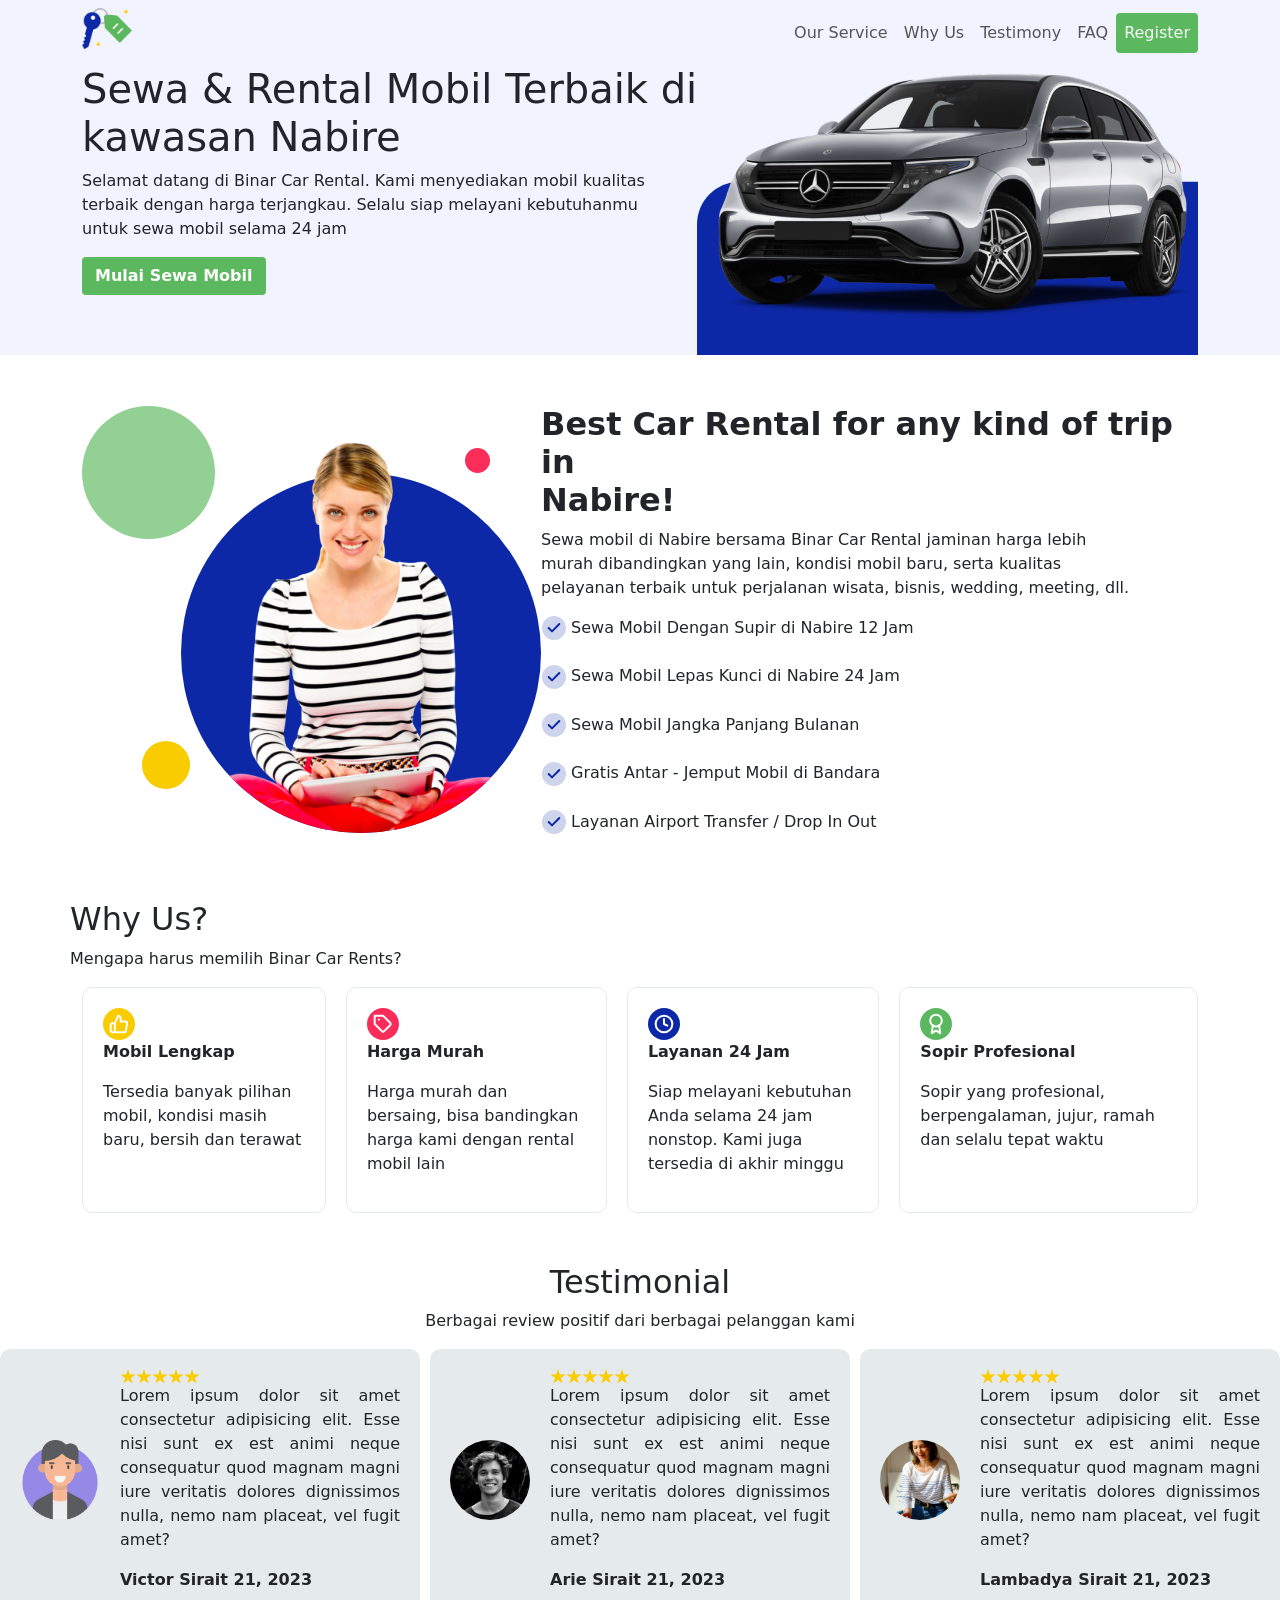
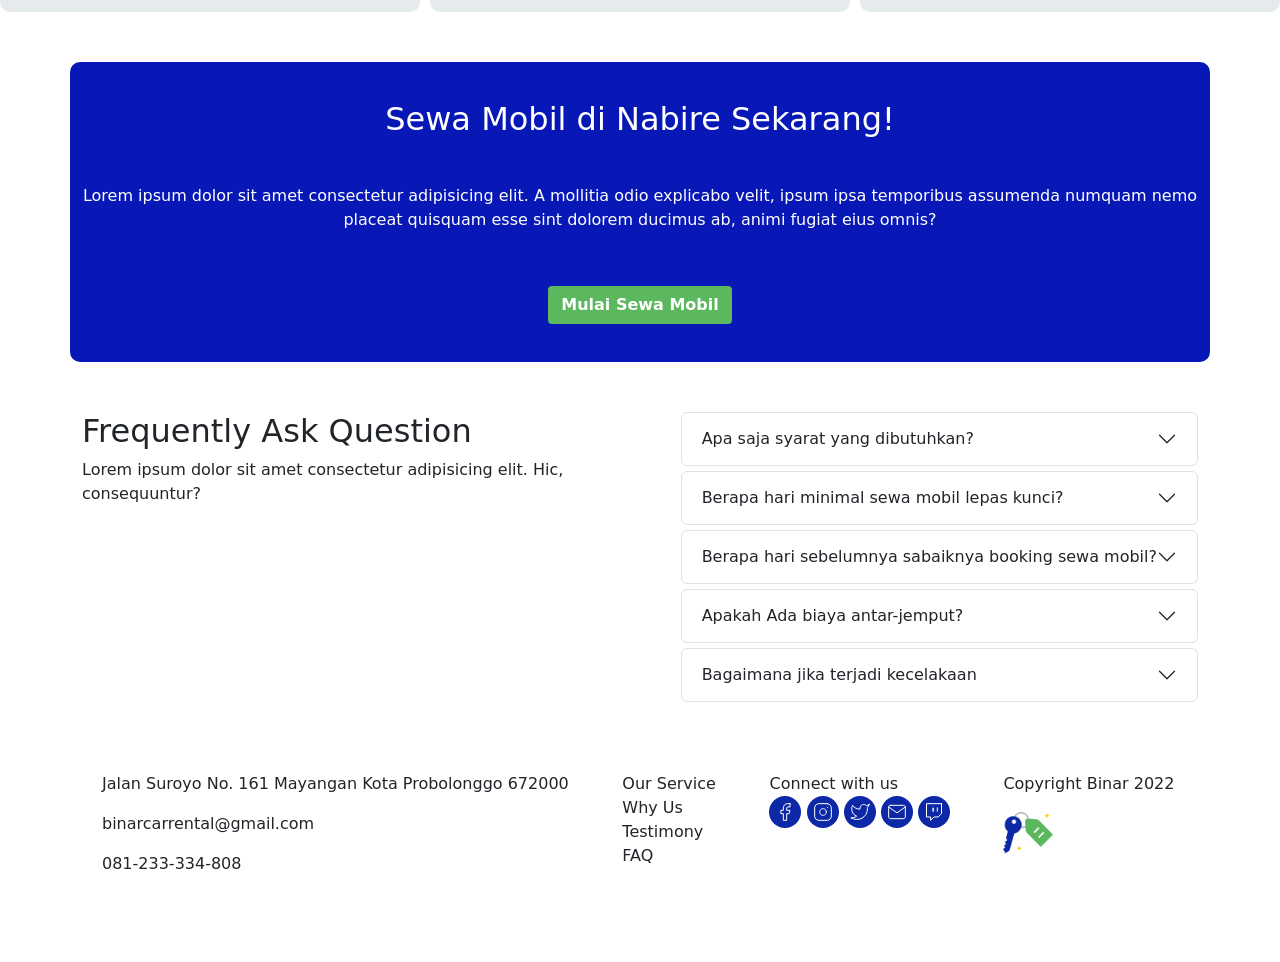
==== commit 134361dc: "Main" ====
--- a/challenge01.html
+++ b/challenge01.html
@@ -15,11 +15,11 @@
   <body>
     <!-- NAV + Main Section -->
     <section class="bg">
-      <nav class="navbar navbar-expand-lg">
+      <nav class="navbar navbar-expand-lg fixed-top">
         <div class="container">
-          <img class="img-fluid" src="assets/icon/car-rent.png" width="70px" />
+          <img class="img-fluid" src="assets/icon/car-rent.png" width="50px" />
           <button
-            class="navbar-toggler"
+            class="navbar-toggler border-0"
             type="button"
             data-bs-toggle="offcanvas"
             data-bs-target="#offcanvasRight"
@@ -47,7 +47,7 @@
             <div class="offcanvas-body">
               <ul class="navbar-nav">
                 <li class="nav-item">
-                  <a class="nav-link active" aria-current="page" href="#os"
+                  <a class="nav-link" aria-current="page" href="#os"
                     >Our Service</a
                   >
                 </li>
@@ -60,8 +60,8 @@
                 <li class="nav-item">
                   <a class="nav-link" href="#faq">FAQ</a>
                 </li>
-                <li class="nav-item reg">
-                  <a class="nav-link text-light" href="#">Register</a>
+                <li class="nav-item">
+                  <a class="nav-link text-light reg" href="#">Register</a>
                 </li>
               </ul>
             </div>
@@ -199,7 +199,7 @@
         <div class="owl-carousel owl-theme">
           <div class="s">
             <div class="s1">
-              <img src="assets/icon/pic1.png" width="80px" height="80px"/>
+              <img src="assets/icon/pic1.png" width="80px" height="80px" />
             </div>
             <div class="s2">
               <div class="image">
@@ -446,7 +446,7 @@
         </div>
         <div class="ft4">
           <p>Copyright Binar 2022</p>
-          <img class="img-fluid" src="assets/icon/car-rent.png" width="100px" />
+          <img class="img-fluid" src="assets/icon/car-rent.png" width="50px" />
         </div>
       </div>
     </section>
@@ -469,5 +469,15 @@
         },
       });
     </script>
+    <script>
+      var nav = document.querySelector("nav");
+      window.addEventListener("scroll", function () {
+        if (window.pageYOffset > 0.1) {
+          nav.classList.add("background-color:#f1f3ff", "shadow");
+        } else {
+          nav.classList.remove("background-color:#f1f3ff", "shadow");
+        }
+      });  
+    </script>
   </body>
 </html>
--- a/assets/css/challenge01.css
+++ b/assets/css/challenge01.css
@@ -1,9 +1,14 @@
 * {
   margin: 0;
   padding: 0;
+  scroll-behavior: smooth;
+}
+html {
+  scroll-padding-top: 70px;
 }
 .bg {
   background-color: #f1f3ff;
+  padding-top: 65px;
 }
 @media (min-width: 992px) {
   .navbar-expand-lg .offcanvas .offcanvas-body {
@@ -14,6 +19,9 @@
     justify-content: flex-end;
   }
 }
+nav {
+  background-color: #f1f3ff;
+}
 .navbar > .container {
   display: flex;
   align-items: center;
@@ -21,7 +29,6 @@
 .Ms {
   /* margin: 50px auto; */
   display: grid;
-  grid-template-columns: repeat(auto-fit, 1fr);
   grid-template-areas: "ms1" "ms2";
 }
 .reg {
@@ -41,9 +48,9 @@
   grid-template-areas: "os1" "os2";
   margin: 50px auto;
   display: grid;
-  grid-template-columns: repeat(auto-fit, 1fr);
   justify-content: center;
 }
+
 li.list-unstyled {
   margin-left: -31px;
 }
@@ -51,7 +58,6 @@
   grid-template-areas: "w1" "w2";
   margin: 50px auto;
   display: grid;
-  grid-template-columns: repeat(auto-fit, 1fr);
   justify-content: space-around;
 }
 .w2 {
@@ -76,6 +82,8 @@
 }
 .tes {
   margin: 50px auto;
+  width: auto;
+
 }
 .s {
   display: grid;
@@ -88,7 +96,6 @@
 }
 .s2 {
   display: grid;
-  grid-template-columns: repeat(auto-fit, 1fr);
   justify-content: center;
 }
 .s2 p {
@@ -129,7 +136,6 @@
   display: grid;
 }
 .ft {
-  grid-template-columns: repeat(auto-fit, 1fr);
   grid-template-areas: "ft1" "ft2" "ft3" "ft4";
   margin: 50px auto;
   display: grid;
@@ -203,3 +209,9 @@
     display: flex;
   }
 }
+
+@media screen and (min-width: 1439px) {
+  .tes{
+    width: 1440px;
+  }
+}
